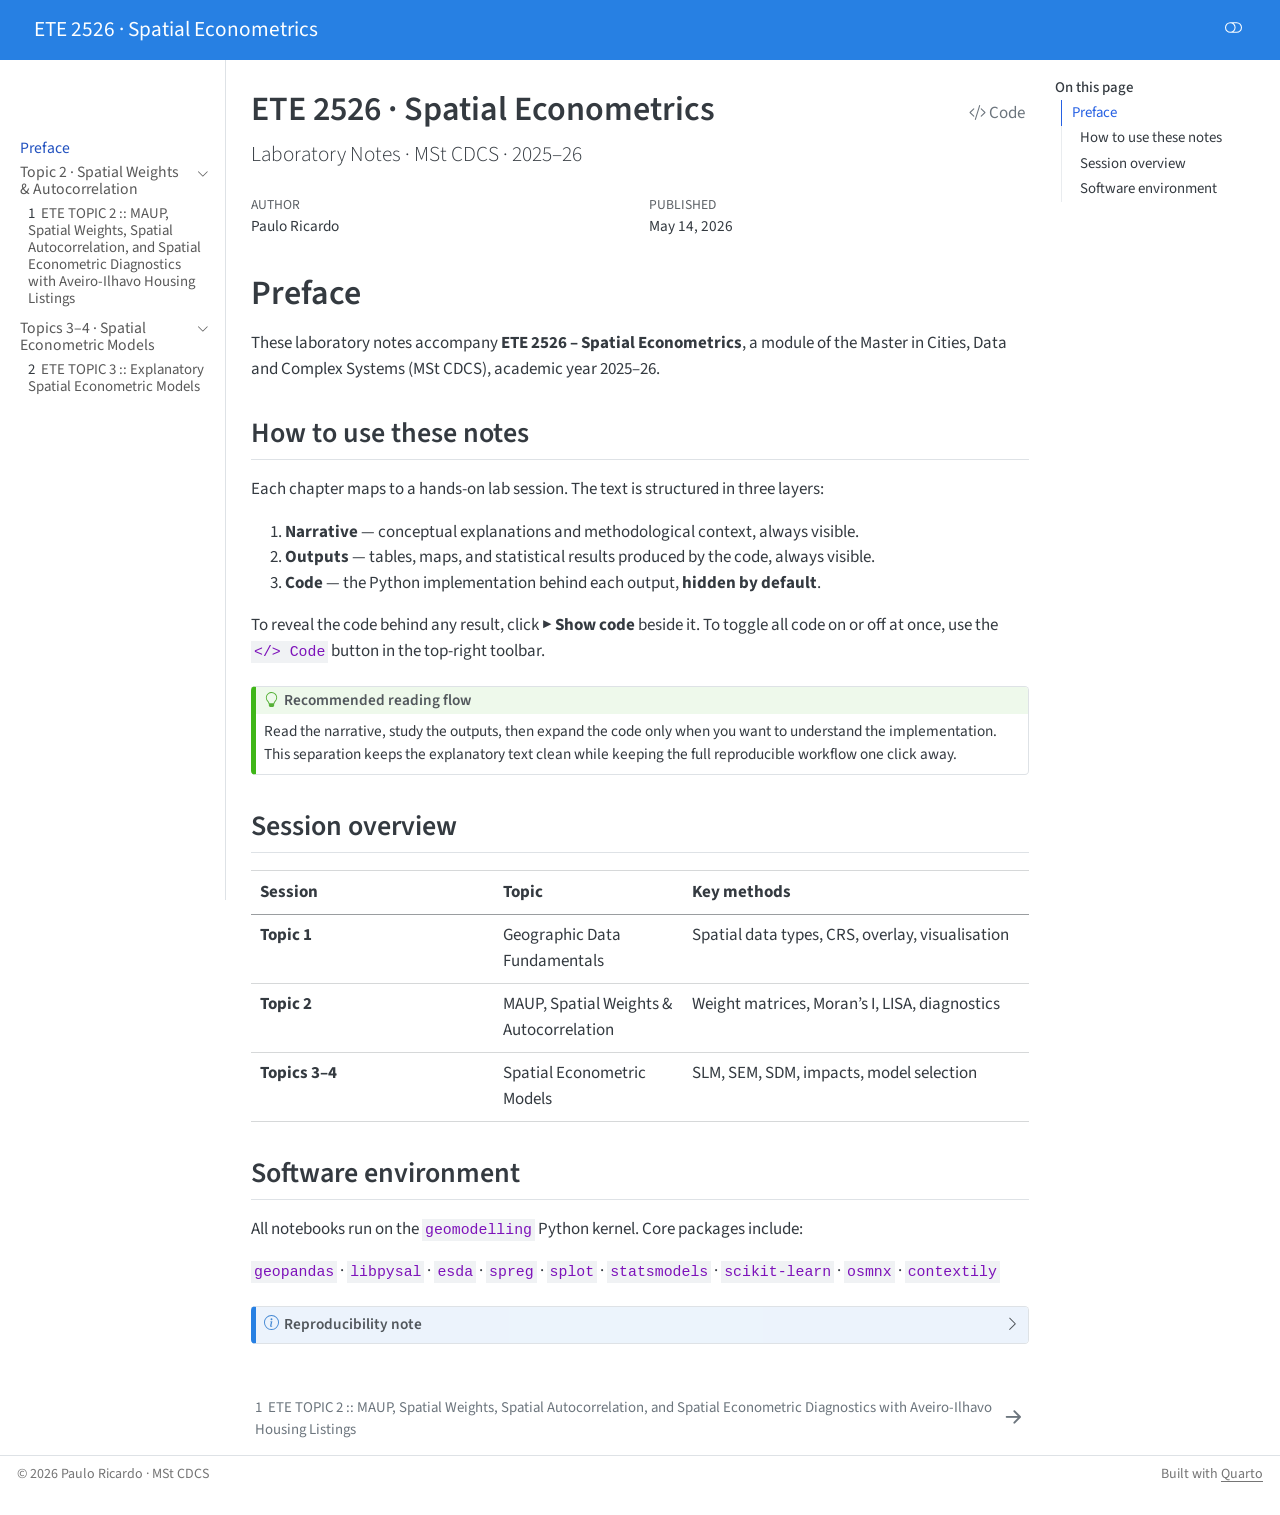
==== index.html @ b4a75e3b "Built site for gh-pages" ====
<!DOCTYPE html>
<html xmlns="http://www.w3.org/1999/xhtml" lang="en" xml:lang="en"><head>

<meta charset="utf-8">
<meta name="generator" content="quarto-1.8.25">

<meta name="viewport" content="width=device-width, initial-scale=1.0, user-scalable=yes">

<meta name="author" content="Paulo Ricardo">
<meta name="dcterms.date" content="2026-05-14">

<title>ETE 2526 · Spatial Econometrics</title>
<style>
code{white-space: pre-wrap;}
span.smallcaps{font-variant: small-caps;}
div.columns{display: flex; gap: min(4vw, 1.5em);}
div.column{flex: auto; overflow-x: auto;}
div.hanging-indent{margin-left: 1.5em; text-indent: -1.5em;}
ul.task-list{list-style: none;}
ul.task-list li input[type="checkbox"] {
  width: 0.8em;
  margin: 0 0.8em 0.2em -1em; /* quarto-specific, see https://github.com/quarto-dev/quarto-cli/issues/4556 */ 
  vertical-align: middle;
}
/* CSS for syntax highlighting */
html { -webkit-text-size-adjust: 100%; }
pre > code.sourceCode { white-space: pre; position: relative; }
pre > code.sourceCode > span { display: inline-block; line-height: 1.25; }
pre > code.sourceCode > span:empty { height: 1.2em; }
.sourceCode { overflow: visible; }
code.sourceCode > span { color: inherit; text-decoration: inherit; }
div.sourceCode { margin: 1em 0; }
pre.sourceCode { margin: 0; }
@media screen {
div.sourceCode { overflow: auto; }
}
@media print {
pre > code.sourceCode { white-space: pre-wrap; }
pre > code.sourceCode > span { text-indent: -5em; padding-left: 5em; }
}
pre.numberSource code
  { counter-reset: source-line 0; }
pre.numberSource code > span
  { position: relative; left: -4em; counter-increment: source-line; }
pre.numberSource code > span > a:first-child::before
  { content: counter(source-line);
    position: relative; left: -1em; text-align: right; vertical-align: baseline;
    border: none; display: inline-block;
    -webkit-touch-callout: none; -webkit-user-select: none;
    -khtml-user-select: none; -moz-user-select: none;
    -ms-user-select: none; user-select: none;
    padding: 0 4px; width: 4em;
  }
pre.numberSource { margin-left: 3em;  padding-left: 4px; }
div.sourceCode
  {   }
@media screen {
pre > code.sourceCode > span > a:first-child::before { text-decoration: underline; }
}
</style>


<script src="site_libs/quarto-nav/quarto-nav.js"></script>
<script src="site_libs/clipboard/clipboard.min.js"></script>
<script src="site_libs/quarto-search/autocomplete.umd.js"></script>
<script src="site_libs/quarto-search/fuse.min.js"></script>
<script src="site_libs/quarto-search/quarto-search.js"></script>
<meta name="quarto:offset" content="./">
<link href="./ete2526_topic2_lab.html" rel="next">
<script src="site_libs/quarto-html/quarto.js" type="module"></script>
<script src="site_libs/quarto-html/tabsets/tabsets.js" type="module"></script>
<script src="site_libs/quarto-html/axe/axe-check.js" type="module"></script>
<script src="site_libs/quarto-html/popper.min.js"></script>
<script src="site_libs/quarto-html/tippy.umd.min.js"></script>
<script src="site_libs/quarto-html/anchor.min.js"></script>
<link href="site_libs/quarto-html/tippy.css" rel="stylesheet">
<link href="site_libs/quarto-html/quarto-syntax-highlighting-065a5179aebd64318d7ea99d77b64a9e.css" rel="stylesheet" class="quarto-color-scheme" id="quarto-text-highlighting-styles">
<link href="site_libs/quarto-html/quarto-syntax-highlighting-dark-969ddfa49e00a70eb3423444dbc81f6c.css" rel="stylesheet" class="quarto-color-scheme quarto-color-alternate" id="quarto-text-highlighting-styles">
<link href="site_libs/quarto-html/quarto-syntax-highlighting-065a5179aebd64318d7ea99d77b64a9e.css" rel="stylesheet" class="quarto-color-scheme-extra" id="quarto-text-highlighting-styles">
<script src="site_libs/bootstrap/bootstrap.min.js"></script>
<link href="site_libs/bootstrap/bootstrap-icons.css" rel="stylesheet">
<link href="site_libs/bootstrap/bootstrap-40b2a005efe6e6fd6ef73134d5c3deda.min.css" rel="stylesheet" append-hash="true" class="quarto-color-scheme" id="quarto-bootstrap" data-mode="light">
<link href="site_libs/bootstrap/bootstrap-dark-19057f62685b7ef0603dd7b7c3ade36f.min.css" rel="stylesheet" append-hash="true" class="quarto-color-scheme quarto-color-alternate" id="quarto-bootstrap" data-mode="dark">
<link href="site_libs/bootstrap/bootstrap-40b2a005efe6e6fd6ef73134d5c3deda.min.css" rel="stylesheet" append-hash="true" class="quarto-color-scheme-extra" id="quarto-bootstrap" data-mode="light">
<script id="quarto-search-options" type="application/json">{
  "location": "navbar",
  "copy-button": false,
  "collapse-after": 3,
  "panel-placement": "end",
  "type": "overlay",
  "limit": 50,
  "keyboard-shortcut": [
    "f",
    "/",
    "s"
  ],
  "show-item-context": false,
  "language": {
    "search-no-results-text": "No results",
    "search-matching-documents-text": "matching documents",
    "search-copy-link-title": "Copy link to search",
    "search-hide-matches-text": "Hide additional matches",
    "search-more-match-text": "more match in this document",
    "search-more-matches-text": "more matches in this document",
    "search-clear-button-title": "Clear",
    "search-text-placeholder": "",
    "search-detached-cancel-button-title": "Cancel",
    "search-submit-button-title": "Submit",
    "search-label": "Search"
  }
}</script>
<style>html{ scroll-behavior: smooth; }</style>
<!-- DataTables 2.x (no jQuery required) -->

<link rel="stylesheet" href="https://cdn.datatables.net/2.0.8/css/dataTables.dataTables.min.css">



<style>

/* ── DataTables tweaks ──────────────────────────────────────────────────── */

table.dataframe {

  width: 100% !important;

  font-size: 0.875em;

}

.dataTables_wrapper {

  margin: 1rem 0;

  overflow-x: auto;

}

.dataTables_filter input {

  border-radius: 4px;

  border: 1px solid #ccc;

  padding: 3px 8px;

  margin-left: 6px;

}

.dataTables_length select {

  border-radius: 4px;

  border: 1px solid #ccc;

  padding: 2px 5px;

}

table.dataframe thead th {

  background: #f0f4ff;

  white-space: nowrap;

}



/* ── Code-fold summary label ────────────────────────────────────────────── */

.quarto-fold-btn {

  font-size: 0.8em;

}



/* ── Outputs: give figures and tables breathing room ────────────────────── */

.cell-output img,

.cell-output-display img {

  max-width: 100%;

  height: auto;

  border-radius: 4px;

}



/* ── Wider content area on large screens ───────────────────────────────── */

@media (min-width: 1400px) {

  .quarto-container {

    max-width: 1320px;

  }

}

</style>



</head>

<body class="nav-sidebar docked nav-fixed quarto-light"><script id="quarto-html-before-body" type="application/javascript">
    const toggleBodyColorMode = (bsSheetEl) => {
      const mode = bsSheetEl.getAttribute("data-mode");
      const bodyEl = window.document.querySelector("body");
      if (mode === "dark") {
        bodyEl.classList.add("quarto-dark");
        bodyEl.classList.remove("quarto-light");
      } else {
        bodyEl.classList.add("quarto-light");
        bodyEl.classList.remove("quarto-dark");
      }
    }
    const toggleBodyColorPrimary = () => {
      const bsSheetEl = window.document.querySelector("link#quarto-bootstrap:not([rel=disabled-stylesheet])");
      if (bsSheetEl) {
        toggleBodyColorMode(bsSheetEl);
      }
    }
    const setColorSchemeToggle = (alternate) => {
      const toggles = window.document.querySelectorAll('.quarto-color-scheme-toggle');
      for (let i=0; i < toggles.length; i++) {
        const toggle = toggles[i];
        if (toggle) {
          if (alternate) {
            toggle.classList.add("alternate");
          } else {
            toggle.classList.remove("alternate");
          }
        }
      }
    };
    const toggleColorMode = (alternate) => {
      // Switch the stylesheets
      const primaryStylesheets = window.document.querySelectorAll('link.quarto-color-scheme:not(.quarto-color-alternate)');
      const alternateStylesheets = window.document.querySelectorAll('link.quarto-color-scheme.quarto-color-alternate');
      manageTransitions('#quarto-margin-sidebar .nav-link', false);
      if (alternate) {
        // note: dark is layered on light, we don't disable primary!
        enableStylesheet(alternateStylesheets);
        for (const sheetNode of alternateStylesheets) {
          if (sheetNode.id === "quarto-bootstrap") {
            toggleBodyColorMode(sheetNode);
          }
        }
      } else {
        disableStylesheet(alternateStylesheets);
        enableStylesheet(primaryStylesheets)
        toggleBodyColorPrimary();
      }
      manageTransitions('#quarto-margin-sidebar .nav-link', true);
      // Switch the toggles
      setColorSchemeToggle(alternate)
      // Hack to workaround the fact that safari doesn't
      // properly recolor the scrollbar when toggling (#1455)
      if (navigator.userAgent.indexOf('Safari') > 0 && navigator.userAgent.indexOf('Chrome') == -1) {
        manageTransitions("body", false);
        window.scrollTo(0, 1);
        setTimeout(() => {
          window.scrollTo(0, 0);
          manageTransitions("body", true);
        }, 40);
      }
    }
    const disableStylesheet = (stylesheets) => {
      for (let i=0; i < stylesheets.length; i++) {
        const stylesheet = stylesheets[i];
        stylesheet.rel = 'disabled-stylesheet';
      }
    }
    const enableStylesheet = (stylesheets) => {
      for (let i=0; i < stylesheets.length; i++) {
        const stylesheet = stylesheets[i];
        if(stylesheet.rel !== 'stylesheet') { // for Chrome, which will still FOUC without this check
          stylesheet.rel = 'stylesheet';
        }
      }
    }
    const manageTransitions = (selector, allowTransitions) => {
      const els = window.document.querySelectorAll(selector);
      for (let i=0; i < els.length; i++) {
        const el = els[i];
        if (allowTransitions) {
          el.classList.remove('notransition');
        } else {
          el.classList.add('notransition');
        }
      }
    }
    const isFileUrl = () => {
      return window.location.protocol === 'file:';
    }
    const hasAlternateSentinel = () => {
      let styleSentinel = getColorSchemeSentinel();
      if (styleSentinel !== null) {
        return styleSentinel === "alternate";
      } else {
        return false;
      }
    }
    const setStyleSentinel = (alternate) => {
      const value = alternate ? "alternate" : "default";
      if (!isFileUrl()) {
        window.localStorage.setItem("quarto-color-scheme", value);
      } else {
        localAlternateSentinel = value;
      }
    }
    const getColorSchemeSentinel = () => {
      if (!isFileUrl()) {
        const storageValue = window.localStorage.getItem("quarto-color-scheme");
        return storageValue != null ? storageValue : localAlternateSentinel;
      } else {
        return localAlternateSentinel;
      }
    }
    const toggleGiscusIfUsed = (isAlternate, darkModeDefault) => {
      const baseTheme = document.querySelector('#giscus-base-theme')?.value ?? 'light';
      const alternateTheme = document.querySelector('#giscus-alt-theme')?.value ?? 'dark';
      let newTheme = '';
      if(authorPrefersDark) {
        newTheme = isAlternate ? baseTheme : alternateTheme;
      } else {
        newTheme = isAlternate ? alternateTheme : baseTheme;
      }
      const changeGiscusTheme = () => {
        // From: https://github.com/giscus/giscus/issues/336
        const sendMessage = (message) => {
          const iframe = document.querySelector('iframe.giscus-frame');
          if (!iframe) return;
          iframe.contentWindow.postMessage({ giscus: message }, 'https://giscus.app');
        }
        sendMessage({
          setConfig: {
            theme: newTheme
          }
        });
      }
      const isGiscussLoaded = window.document.querySelector('iframe.giscus-frame') !== null;
      if (isGiscussLoaded) {
        changeGiscusTheme();
      }
    };
    const authorPrefersDark = false;
    const darkModeDefault = authorPrefersDark;
      document.querySelector('link#quarto-text-highlighting-styles.quarto-color-scheme-extra').rel = 'disabled-stylesheet';
      document.querySelector('link#quarto-bootstrap.quarto-color-scheme-extra').rel = 'disabled-stylesheet';
    let localAlternateSentinel = darkModeDefault ? 'alternate' : 'default';
    // Dark / light mode switch
    window.quartoToggleColorScheme = () => {
      // Read the current dark / light value
      let toAlternate = !hasAlternateSentinel();
      toggleColorMode(toAlternate);
      setStyleSentinel(toAlternate);
      toggleGiscusIfUsed(toAlternate, darkModeDefault);
      window.dispatchEvent(new Event('resize'));
    };
    // Switch to dark mode if need be
    if (hasAlternateSentinel()) {
      toggleColorMode(true);
    } else {
      toggleColorMode(false);
    }
  </script>

<div id="quarto-search-results"></div>
  <header id="quarto-header" class="headroom fixed-top">
    <nav class="navbar navbar-expand-lg " data-bs-theme="dark">
      <div class="navbar-container container-fluid">
      <div class="navbar-brand-container mx-auto">
    <a href="./index.html" class="navbar-brand navbar-brand-logo">
    </a>
    <a class="navbar-brand" href="./index.html">
    <span class="navbar-title">ETE 2526 · Spatial Econometrics</span>
    </a>
  </div>
        <div class="quarto-navbar-tools tools-end">
  <a href="" class="quarto-color-scheme-toggle quarto-navigation-tool  px-1" onclick="window.quartoToggleColorScheme(); return false;" title="Toggle dark mode"><i class="bi"></i></a>
</div>
          <div id="quarto-search" class="" title="Search"></div>
      </div> <!-- /container-fluid -->
    </nav>
  <nav class="quarto-secondary-nav">
    <div class="container-fluid d-flex">
      <button type="button" class="quarto-btn-toggle btn" data-bs-toggle="collapse" role="button" data-bs-target=".quarto-sidebar-collapse-item" aria-controls="quarto-sidebar" aria-expanded="false" aria-label="Toggle sidebar navigation" onclick="if (window.quartoToggleHeadroom) { window.quartoToggleHeadroom(); }">
        <i class="bi bi-layout-text-sidebar-reverse"></i>
      </button>
        <nav class="quarto-page-breadcrumbs" aria-label="breadcrumb"><ol class="breadcrumb"><li class="breadcrumb-item"><a href="./index.html">Preface</a></li></ol></nav>
        <a class="flex-grow-1" role="navigation" data-bs-toggle="collapse" data-bs-target=".quarto-sidebar-collapse-item" aria-controls="quarto-sidebar" aria-expanded="false" aria-label="Toggle sidebar navigation" onclick="if (window.quartoToggleHeadroom) { window.quartoToggleHeadroom(); }">      
        </a>
      <button type="button" class="btn quarto-search-button" aria-label="Search" onclick="window.quartoOpenSearch();">
        <i class="bi bi-search"></i>
      </button>
    </div>
  </nav>
</header>
<!-- content -->
<div id="quarto-content" class="quarto-container page-columns page-rows-contents page-layout-article page-navbar">
<!-- sidebar -->
  <nav id="quarto-sidebar" class="sidebar collapse collapse-horizontal quarto-sidebar-collapse-item sidebar-navigation docked overflow-auto">
    <div class="pt-lg-2 mt-2 text-left sidebar-header sidebar-header-stacked">
      <a href="./index.html" class="sidebar-logo-link">
      </a>
      </div>
        <div class="mt-2 flex-shrink-0 align-items-center">
        <div class="sidebar-search">
        <div id="quarto-search" class="" title="Search"></div>
        </div>
        </div>
    <div class="sidebar-menu-container"> 
    <ul class="list-unstyled mt-1">
        <li class="sidebar-item">
  <div class="sidebar-item-container"> 
  <a href="./index.html" class="sidebar-item-text sidebar-link active">
 <span class="menu-text">Preface</span></a>
  </div>
</li>
        <li class="sidebar-item sidebar-item-section">
      <div class="sidebar-item-container"> 
            <a class="sidebar-item-text sidebar-link text-start" data-bs-toggle="collapse" data-bs-target="#quarto-sidebar-section-1" role="navigation" aria-expanded="true">
 <span class="menu-text">Topic 2 · Spatial Weights &amp; Autocorrelation</span></a>
          <a class="sidebar-item-toggle text-start" data-bs-toggle="collapse" data-bs-target="#quarto-sidebar-section-1" role="navigation" aria-expanded="true" aria-label="Toggle section">
            <i class="bi bi-chevron-right ms-2"></i>
          </a> 
      </div>
      <ul id="quarto-sidebar-section-1" class="collapse list-unstyled sidebar-section depth1 show">  
          <li class="sidebar-item">
  <div class="sidebar-item-container"> 
  <a href="./ete2526_topic2_lab.html" class="sidebar-item-text sidebar-link">
 <span class="menu-text"><span class="chapter-number">1</span>&nbsp; <span class="chapter-title">ETE TOPIC 2 :: MAUP, Spatial Weights, Spatial Autocorrelation, and Spatial Econometric Diagnostics with Aveiro-Ilhavo Housing Listings</span></span></a>
  </div>
</li>
      </ul>
  </li>
        <li class="sidebar-item sidebar-item-section">
      <div class="sidebar-item-container"> 
            <a class="sidebar-item-text sidebar-link text-start" data-bs-toggle="collapse" data-bs-target="#quarto-sidebar-section-2" role="navigation" aria-expanded="true">
 <span class="menu-text">Topics 3–4 · Spatial Econometric Models</span></a>
          <a class="sidebar-item-toggle text-start" data-bs-toggle="collapse" data-bs-target="#quarto-sidebar-section-2" role="navigation" aria-expanded="true" aria-label="Toggle section">
            <i class="bi bi-chevron-right ms-2"></i>
          </a> 
      </div>
      <ul id="quarto-sidebar-section-2" class="collapse list-unstyled sidebar-section depth1 show">  
          <li class="sidebar-item">
  <div class="sidebar-item-container"> 
  <a href="./ete2526_topic3_lab.html" class="sidebar-item-text sidebar-link">
 <span class="menu-text"><span class="chapter-number">2</span>&nbsp; <span class="chapter-title">ETE TOPIC 3 :: Explanatory Spatial Econometric Models</span></span></a>
  </div>
</li>
      </ul>
  </li>
    </ul>
    </div>
</nav>
<div id="quarto-sidebar-glass" class="quarto-sidebar-collapse-item" data-bs-toggle="collapse" data-bs-target=".quarto-sidebar-collapse-item"></div>
<!-- margin-sidebar -->
    <div id="quarto-margin-sidebar" class="sidebar margin-sidebar">
        <nav id="TOC" role="doc-toc" class="toc-active">
    <h2 id="toc-title">On this page</h2>
   
  <ul>
  <li><a href="#preface" id="toc-preface" class="nav-link active" data-scroll-target="#preface">Preface</a>
  <ul>
  <li><a href="#how-to-use-these-notes" id="toc-how-to-use-these-notes" class="nav-link" data-scroll-target="#how-to-use-these-notes">How to use these notes</a></li>
  <li><a href="#session-overview" id="toc-session-overview" class="nav-link" data-scroll-target="#session-overview">Session overview</a></li>
  <li><a href="#software-environment" id="toc-software-environment" class="nav-link" data-scroll-target="#software-environment">Software environment</a></li>
  </ul></li>
  </ul>
</nav>
    </div>
<!-- main -->
<main class="content" id="quarto-document-content">


<header id="title-block-header" class="quarto-title-block default">
<div class="quarto-title">
<div class="quarto-title-block"><div><h1 class="title">ETE 2526 · Spatial Econometrics</h1><button type="button" class="btn code-tools-button" id="quarto-code-tools-source"><i class="bi"></i> Code</button></div></div>
<p class="subtitle lead">Laboratory Notes · MSt CDCS · 2025–26</p>
</div>



<div class="quarto-title-meta">

    <div>
    <div class="quarto-title-meta-heading">Author</div>
    <div class="quarto-title-meta-contents">
             <p>Paulo Ricardo </p>
          </div>
  </div>
    
    <div>
    <div class="quarto-title-meta-heading">Published</div>
    <div class="quarto-title-meta-contents">
      <p class="date">May 14, 2026</p>
    </div>
  </div>
  
    
  </div>
  


</header>


<section id="preface" class="level1 unnumbered">
<h1 class="unnumbered">Preface</h1>
<p>These laboratory notes accompany <strong>ETE 2526 – Spatial Econometrics</strong>, a module of the Master in Cities, Data and Complex Systems (MSt CDCS), academic year 2025–26.</p>
<section id="how-to-use-these-notes" class="level2">
<h2 class="anchored" data-anchor-id="how-to-use-these-notes">How to use these notes</h2>
<p>Each chapter maps to a hands-on lab session. The text is structured in three layers:</p>
<ol type="1">
<li><strong>Narrative</strong> — conceptual explanations and methodological context, always visible.</li>
<li><strong>Outputs</strong> — tables, maps, and statistical results produced by the code, always visible.</li>
<li><strong>Code</strong> — the Python implementation behind each output, <strong>hidden by default</strong>.</li>
</ol>
<p>To reveal the code behind any result, click <strong>▶ Show code</strong> beside it. To toggle all code on or off at once, use the <strong><code>&lt;/&gt; Code</code></strong> button in the top-right toolbar.</p>
<div class="callout callout-style-default callout-tip callout-titled">
<div class="callout-header d-flex align-content-center">
<div class="callout-icon-container">
<i class="callout-icon"></i>
</div>
<div class="callout-title-container flex-fill">
<span class="screen-reader-only">Tip</span>Recommended reading flow
</div>
</div>
<div class="callout-body-container callout-body">
<p>Read the narrative, study the outputs, then expand the code only when you want to understand the implementation. This separation keeps the explanatory text clean while keeping the full reproducible workflow one click away.</p>
</div>
</div>
</section>
<section id="session-overview" class="level2">
<h2 class="anchored" data-anchor-id="session-overview">Session overview</h2>
<table class="caption-top table">
<colgroup>
<col style="width: 31%">
<col style="width: 24%">
<col style="width: 44%">
</colgroup>
<thead>
<tr class="header">
<th>Session</th>
<th>Topic</th>
<th>Key methods</th>
</tr>
</thead>
<tbody>
<tr class="odd">
<td><strong>Topic 1</strong></td>
<td>Geographic Data Fundamentals</td>
<td>Spatial data types, CRS, overlay, visualisation</td>
</tr>
<tr class="even">
<td><strong>Topic 2</strong></td>
<td>MAUP, Spatial Weights &amp; Autocorrelation</td>
<td>Weight matrices, Moran’s I, LISA, diagnostics</td>
</tr>
<tr class="odd">
<td><strong>Topics 3–4</strong></td>
<td>Spatial Econometric Models</td>
<td>SLM, SEM, SDM, impacts, model selection</td>
</tr>
</tbody>
</table>
</section>
<section id="software-environment" class="level2">
<h2 class="anchored" data-anchor-id="software-environment">Software environment</h2>
<p>All notebooks run on the <code>geomodelling</code> Python kernel. Core packages include:</p>
<p><code>geopandas</code> · <code>libpysal</code> · <code>esda</code> · <code>spreg</code> · <code>splot</code> · <code>statsmodels</code> · <code>scikit-learn</code> · <code>osmnx</code> · <code>contextily</code></p>
<div class="callout callout-style-default callout-note callout-titled">
<div class="callout-header d-flex align-content-center collapsed" data-bs-toggle="collapse" data-bs-target=".callout-2-contents" aria-controls="callout-2" aria-expanded="false" aria-label="Toggle callout">
<div class="callout-icon-container">
<i class="callout-icon"></i>
</div>
<div class="callout-title-container flex-fill">
<span class="screen-reader-only">Note</span>Reproducibility note
</div>
<div class="callout-btn-toggle d-inline-block border-0 py-1 ps-1 pe-0 float-end"><i class="callout-toggle"></i></div>
</div>
<div id="callout-2" class="callout-2-contents callout-collapse collapse">
<div class="callout-body-container callout-body">
<p>The HTML book is rendered from pre-executed notebooks — outputs are frozen and the kernel is <strong>not</strong> re-run during the build. To reproduce results locally, open the <code>.ipynb</code> files and run them with the <code>geomodelling</code> kernel active.</p>
</div>
</div>
</div>


<!-- -->

</section>
</section>

</main> <!-- /main -->
<!-- DataTables 2.x -->

<script src="https://cdn.datatables.net/2.0.8/js/dataTables.min.js"></script>

<script>

(function () {

  "use strict";



  function initDataTables() {

    document.querySelectorAll("table.dataframe").forEach(function (tbl) {

      if (tbl._dtInitialised) { return; }

      tbl._dtInitialised = true;

      if (!tbl.id) {

        tbl.id = "dt_" + Math.random().toString(36).slice(2, 9);

      }

      new DataTable(tbl, {

        pageLength: 10,

        lengthMenu: [5, 10, 25, 50, 100],

        scrollX: true,

        layout: {

          topStart: "search",

          topEnd: "pageLength",

          bottomStart: "info",

          bottomEnd: "paging"

        },

        language: {

          search: "Filter:",

          lengthMenu: "Show _MENU_ rows",

          info: "Showing _START_–_END_ of _TOTAL_",

          paginate: { previous: "‹", next: "›" }

        }

      });

    });

  }



  if (document.readyState === "loading") {

    document.addEventListener("DOMContentLoaded", initDataTables);

  } else {

    initDataTables();

  }

})();

</script>

<script id="quarto-html-after-body" type="application/javascript">
  window.document.addEventListener("DOMContentLoaded", function (event) {
    // Ensure there is a toggle, if there isn't float one in the top right
    if (window.document.querySelector('.quarto-color-scheme-toggle') === null) {
      const a = window.document.createElement('a');
      a.classList.add('top-right');
      a.classList.add('quarto-color-scheme-toggle');
      a.href = "";
      a.onclick = function() { try { window.quartoToggleColorScheme(); } catch {} return false; };
      const i = window.document.createElement("i");
      i.classList.add('bi');
      a.appendChild(i);
      window.document.body.appendChild(a);
    }
    setColorSchemeToggle(hasAlternateSentinel())
    const icon = "";
    const anchorJS = new window.AnchorJS();
    anchorJS.options = {
      placement: 'right',
      icon: icon
    };
    anchorJS.add('.anchored');
    const isCodeAnnotation = (el) => {
      for (const clz of el.classList) {
        if (clz.startsWith('code-annotation-')) {                     
          return true;
        }
      }
      return false;
    }
    const onCopySuccess = function(e) {
      // button target
      const button = e.trigger;
      // don't keep focus
      button.blur();
      // flash "checked"
      button.classList.add('code-copy-button-checked');
      var currentTitle = button.getAttribute("title");
      button.setAttribute("title", "Copied!");
      let tooltip;
      if (window.bootstrap) {
        button.setAttribute("data-bs-toggle", "tooltip");
        button.setAttribute("data-bs-placement", "left");
        button.setAttribute("data-bs-title", "Copied!");
        tooltip = new bootstrap.Tooltip(button, 
          { trigger: "manual", 
            customClass: "code-copy-button-tooltip",
            offset: [0, -8]});
        tooltip.show();    
      }
      setTimeout(function() {
        if (tooltip) {
          tooltip.hide();
          button.removeAttribute("data-bs-title");
          button.removeAttribute("data-bs-toggle");
          button.removeAttribute("data-bs-placement");
        }
        button.setAttribute("title", currentTitle);
        button.classList.remove('code-copy-button-checked');
      }, 1000);
      // clear code selection
      e.clearSelection();
    }
    const getTextToCopy = function(trigger) {
      const outerScaffold = trigger.parentElement.cloneNode(true);
      const codeEl = outerScaffold.querySelector('code');
      for (const childEl of codeEl.children) {
        if (isCodeAnnotation(childEl)) {
          childEl.remove();
        }
      }
      return codeEl.innerText;
    }
    const clipboard = new window.ClipboardJS('.code-copy-button:not([data-in-quarto-modal])', {
      text: getTextToCopy
    });
    clipboard.on('success', onCopySuccess);
    if (window.document.getElementById('quarto-embedded-source-code-modal')) {
      const clipboardModal = new window.ClipboardJS('.code-copy-button[data-in-quarto-modal]', {
        text: getTextToCopy,
        container: window.document.getElementById('quarto-embedded-source-code-modal')
      });
      clipboardModal.on('success', onCopySuccess);
    }
    const viewSource = window.document.getElementById('quarto-view-source') ||
                       window.document.getElementById('quarto-code-tools-source');
    if (viewSource) {
      const sourceUrl = viewSource.getAttribute("data-quarto-source-url");
      viewSource.addEventListener("click", function(e) {
        if (sourceUrl) {
          // rstudio viewer pane
          if (/\bcapabilities=\b/.test(window.location)) {
            window.open(sourceUrl);
          } else {
            window.location.href = sourceUrl;
          }
        } else {
          const modal = new bootstrap.Modal(document.getElementById('quarto-embedded-source-code-modal'));
          modal.show();
        }
        return false;
      });
    }
    function toggleCodeHandler(show) {
      return function(e) {
        const detailsSrc = window.document.querySelectorAll(".cell > details > .sourceCode");
        for (let i=0; i<detailsSrc.length; i++) {
          const details = detailsSrc[i].parentElement;
          if (show) {
            details.open = true;
          } else {
            details.removeAttribute("open");
          }
        }
        const cellCodeDivs = window.document.querySelectorAll(".cell > .sourceCode");
        const fromCls = show ? "hidden" : "unhidden";
        const toCls = show ? "unhidden" : "hidden";
        for (let i=0; i<cellCodeDivs.length; i++) {
          const codeDiv = cellCodeDivs[i];
          if (codeDiv.classList.contains(fromCls)) {
            codeDiv.classList.remove(fromCls);
            codeDiv.classList.add(toCls);
          } 
        }
        return false;
      }
    }
    const hideAllCode = window.document.getElementById("quarto-hide-all-code");
    if (hideAllCode) {
      hideAllCode.addEventListener("click", toggleCodeHandler(false));
    }
    const showAllCode = window.document.getElementById("quarto-show-all-code");
    if (showAllCode) {
      showAllCode.addEventListener("click", toggleCodeHandler(true));
    }
      var localhostRegex = new RegExp(/^(?:http|https):\/\/localhost\:?[0-9]*\//);
      var mailtoRegex = new RegExp(/^mailto:/);
        var filterRegex = new RegExp('/' + window.location.host + '/');
      var isInternal = (href) => {
          return filterRegex.test(href) || localhostRegex.test(href) || mailtoRegex.test(href);
      }
      // Inspect non-navigation links and adorn them if external
     var links = window.document.querySelectorAll('a[href]:not(.nav-link):not(.navbar-brand):not(.toc-action):not(.sidebar-link):not(.sidebar-item-toggle):not(.pagination-link):not(.no-external):not([aria-hidden]):not(.dropdown-item):not(.quarto-navigation-tool):not(.about-link)');
      for (var i=0; i<links.length; i++) {
        const link = links[i];
        if (!isInternal(link.href)) {
          // undo the damage that might have been done by quarto-nav.js in the case of
          // links that we want to consider external
          if (link.dataset.originalHref !== undefined) {
            link.href = link.dataset.originalHref;
          }
        }
      }
    function tippyHover(el, contentFn, onTriggerFn, onUntriggerFn) {
      const config = {
        allowHTML: true,
        maxWidth: 500,
        delay: 100,
        arrow: false,
        appendTo: function(el) {
            return el.parentElement;
        },
        interactive: true,
        interactiveBorder: 10,
        theme: 'quarto',
        placement: 'bottom-start',
      };
      if (contentFn) {
        config.content = contentFn;
      }
      if (onTriggerFn) {
        config.onTrigger = onTriggerFn;
      }
      if (onUntriggerFn) {
        config.onUntrigger = onUntriggerFn;
      }
      window.tippy(el, config); 
    }
    const noterefs = window.document.querySelectorAll('a[role="doc-noteref"]');
    for (var i=0; i<noterefs.length; i++) {
      const ref = noterefs[i];
      tippyHover(ref, function() {
        // use id or data attribute instead here
        let href = ref.getAttribute('data-footnote-href') || ref.getAttribute('href');
        try { href = new URL(href).hash; } catch {}
        const id = href.replace(/^#\/?/, "");
        const note = window.document.getElementById(id);
        if (note) {
          return note.innerHTML;
        } else {
          return "";
        }
      });
    }
    const xrefs = window.document.querySelectorAll('a.quarto-xref');
    const processXRef = (id, note) => {
      // Strip column container classes
      const stripColumnClz = (el) => {
        el.classList.remove("page-full", "page-columns");
        if (el.children) {
          for (const child of el.children) {
            stripColumnClz(child);
          }
        }
      }
      stripColumnClz(note)
      if (id === null || id.startsWith('sec-')) {
        // Special case sections, only their first couple elements
        const container = document.createElement("div");
        if (note.children && note.children.length > 2) {
          container.appendChild(note.children[0].cloneNode(true));
          for (let i = 1; i < note.children.length; i++) {
            const child = note.children[i];
            if (child.tagName === "P" && child.innerText === "") {
              continue;
            } else {
              container.appendChild(child.cloneNode(true));
              break;
            }
          }
          if (window.Quarto?.typesetMath) {
            window.Quarto.typesetMath(container);
          }
          return container.innerHTML
        } else {
          if (window.Quarto?.typesetMath) {
            window.Quarto.typesetMath(note);
          }
          return note.innerHTML;
        }
      } else {
        // Remove any anchor links if they are present
        const anchorLink = note.querySelector('a.anchorjs-link');
        if (anchorLink) {
          anchorLink.remove();
        }
        if (window.Quarto?.typesetMath) {
          window.Quarto.typesetMath(note);
        }
        if (note.classList.contains("callout")) {
          return note.outerHTML;
        } else {
          return note.innerHTML;
        }
      }
    }
    for (var i=0; i<xrefs.length; i++) {
      const xref = xrefs[i];
      tippyHover(xref, undefined, function(instance) {
        instance.disable();
        let url = xref.getAttribute('href');
        let hash = undefined; 
        if (url.startsWith('#')) {
          hash = url;
        } else {
          try { hash = new URL(url).hash; } catch {}
        }
        if (hash) {
          const id = hash.replace(/^#\/?/, "");
          const note = window.document.getElementById(id);
          if (note !== null) {
            try {
              const html = processXRef(id, note.cloneNode(true));
              instance.setContent(html);
            } finally {
              instance.enable();
              instance.show();
            }
          } else {
            // See if we can fetch this
            fetch(url.split('#')[0])
            .then(res => res.text())
            .then(html => {
              const parser = new DOMParser();
              const htmlDoc = parser.parseFromString(html, "text/html");
              const note = htmlDoc.getElementById(id);
              if (note !== null) {
                const html = processXRef(id, note);
                instance.setContent(html);
              } 
            }).finally(() => {
              instance.enable();
              instance.show();
            });
          }
        } else {
          // See if we can fetch a full url (with no hash to target)
          // This is a special case and we should probably do some content thinning / targeting
          fetch(url)
          .then(res => res.text())
          .then(html => {
            const parser = new DOMParser();
            const htmlDoc = parser.parseFromString(html, "text/html");
            const note = htmlDoc.querySelector('main.content');
            if (note !== null) {
              // This should only happen for chapter cross references
              // (since there is no id in the URL)
              // remove the first header
              if (note.children.length > 0 && note.children[0].tagName === "HEADER") {
                note.children[0].remove();
              }
              const html = processXRef(null, note);
              instance.setContent(html);
            } 
          }).finally(() => {
            instance.enable();
            instance.show();
          });
        }
      }, function(instance) {
      });
    }
        let selectedAnnoteEl;
        const selectorForAnnotation = ( cell, annotation) => {
          let cellAttr = 'data-code-cell="' + cell + '"';
          let lineAttr = 'data-code-annotation="' +  annotation + '"';
          const selector = 'span[' + cellAttr + '][' + lineAttr + ']';
          return selector;
        }
        const selectCodeLines = (annoteEl) => {
          const doc = window.document;
          const targetCell = annoteEl.getAttribute("data-target-cell");
          const targetAnnotation = annoteEl.getAttribute("data-target-annotation");
          const annoteSpan = window.document.querySelector(selectorForAnnotation(targetCell, targetAnnotation));
          const lines = annoteSpan.getAttribute("data-code-lines").split(",");
          const lineIds = lines.map((line) => {
            return targetCell + "-" + line;
          })
          let top = null;
          let height = null;
          let parent = null;
          if (lineIds.length > 0) {
              //compute the position of the single el (top and bottom and make a div)
              const el = window.document.getElementById(lineIds[0]);
              top = el.offsetTop;
              height = el.offsetHeight;
              parent = el.parentElement.parentElement;
            if (lineIds.length > 1) {
              const lastEl = window.document.getElementById(lineIds[lineIds.length - 1]);
              const bottom = lastEl.offsetTop + lastEl.offsetHeight;
              height = bottom - top;
            }
            if (top !== null && height !== null && parent !== null) {
              // cook up a div (if necessary) and position it 
              let div = window.document.getElementById("code-annotation-line-highlight");
              if (div === null) {
                div = window.document.createElement("div");
                div.setAttribute("id", "code-annotation-line-highlight");
                div.style.position = 'absolute';
                parent.appendChild(div);
              }
              div.style.top = top - 2 + "px";
              div.style.height = height + 4 + "px";
              div.style.left = 0;
              let gutterDiv = window.document.getElementById("code-annotation-line-highlight-gutter");
              if (gutterDiv === null) {
                gutterDiv = window.document.createElement("div");
                gutterDiv.setAttribute("id", "code-annotation-line-highlight-gutter");
                gutterDiv.style.position = 'absolute';
                const codeCell = window.document.getElementById(targetCell);
                const gutter = codeCell.querySelector('.code-annotation-gutter');
                gutter.appendChild(gutterDiv);
              }
              gutterDiv.style.top = top - 2 + "px";
              gutterDiv.style.height = height + 4 + "px";
            }
            selectedAnnoteEl = annoteEl;
          }
        };
        const unselectCodeLines = () => {
          const elementsIds = ["code-annotation-line-highlight", "code-annotation-line-highlight-gutter"];
          elementsIds.forEach((elId) => {
            const div = window.document.getElementById(elId);
            if (div) {
              div.remove();
            }
          });
          selectedAnnoteEl = undefined;
        };
          // Handle positioning of the toggle
      window.addEventListener(
        "resize",
        throttle(() => {
          elRect = undefined;
          if (selectedAnnoteEl) {
            selectCodeLines(selectedAnnoteEl);
          }
        }, 10)
      );
      function throttle(fn, ms) {
      let throttle = false;
      let timer;
        return (...args) => {
          if(!throttle) { // first call gets through
              fn.apply(this, args);
              throttle = true;
          } else { // all the others get throttled
              if(timer) clearTimeout(timer); // cancel #2
              timer = setTimeout(() => {
                fn.apply(this, args);
                timer = throttle = false;
              }, ms);
          }
        };
      }
        // Attach click handler to the DT
        const annoteDls = window.document.querySelectorAll('dt[data-target-cell]');
        for (const annoteDlNode of annoteDls) {
          annoteDlNode.addEventListener('click', (event) => {
            const clickedEl = event.target;
            if (clickedEl !== selectedAnnoteEl) {
              unselectCodeLines();
              const activeEl = window.document.querySelector('dt[data-target-cell].code-annotation-active');
              if (activeEl) {
                activeEl.classList.remove('code-annotation-active');
              }
              selectCodeLines(clickedEl);
              clickedEl.classList.add('code-annotation-active');
            } else {
              // Unselect the line
              unselectCodeLines();
              clickedEl.classList.remove('code-annotation-active');
            }
          });
        }
    const findCites = (el) => {
      const parentEl = el.parentElement;
      if (parentEl) {
        const cites = parentEl.dataset.cites;
        if (cites) {
          return {
            el,
            cites: cites.split(' ')
          };
        } else {
          return findCites(el.parentElement)
        }
      } else {
        return undefined;
      }
    };
    var bibliorefs = window.document.querySelectorAll('a[role="doc-biblioref"]');
    for (var i=0; i<bibliorefs.length; i++) {
      const ref = bibliorefs[i];
      const citeInfo = findCites(ref);
      if (citeInfo) {
        tippyHover(citeInfo.el, function() {
          var popup = window.document.createElement('div');
          citeInfo.cites.forEach(function(cite) {
            var citeDiv = window.document.createElement('div');
            citeDiv.classList.add('hanging-indent');
            citeDiv.classList.add('csl-entry');
            var biblioDiv = window.document.getElementById('ref-' + cite);
            if (biblioDiv) {
              citeDiv.innerHTML = biblioDiv.innerHTML;
            }
            popup.appendChild(citeDiv);
          });
          return popup.innerHTML;
        });
      }
    }
  });
  </script>
<nav class="page-navigation">
  <div class="nav-page nav-page-previous">
  </div>
  <div class="nav-page nav-page-next">
      <a href="./ete2526_topic2_lab.html" class="pagination-link" aria-label="ETE TOPIC 2 :: MAUP, Spatial Weights, Spatial Autocorrelation, and Spatial Econometric Diagnostics with Aveiro-Ilhavo Housing Listings">
        <span class="nav-page-text"><span class="chapter-number">1</span>&nbsp; <span class="chapter-title">ETE TOPIC 2 :: MAUP, Spatial Weights, Spatial Autocorrelation, and Spatial Econometric Diagnostics with Aveiro-Ilhavo Housing Listings</span></span> <i class="bi bi-arrow-right-short"></i>
      </a>
  </div>
</nav><div class="modal fade" id="quarto-embedded-source-code-modal" tabindex="-1" aria-labelledby="quarto-embedded-source-code-modal-label" aria-hidden="true"><div class="modal-dialog modal-dialog-scrollable"><div class="modal-content"><div class="modal-header"><h5 class="modal-title" id="quarto-embedded-source-code-modal-label">Source Code</h5><button class="btn-close" data-bs-dismiss="modal"></button></div><div class="modal-body"><div class="">
<div class="code-copy-outer-scaffold"><div class="sourceCode" id="cb1" data-shortcodes="false"><pre class="sourceCode markdown code-with-copy"><code class="sourceCode markdown"><span id="cb1-1"><a href="#cb1-1" aria-hidden="true" tabindex="-1"></a><span class="fu"># Preface {.unnumbered}</span></span>
<span id="cb1-2"><a href="#cb1-2" aria-hidden="true" tabindex="-1"></a></span>
<span id="cb1-3"><a href="#cb1-3" aria-hidden="true" tabindex="-1"></a>These laboratory notes accompany **ETE 2526 – Spatial Econometrics**, a module of the Master in Cities, Data and Complex Systems (MSt CDCS), academic year 2025–26.</span>
<span id="cb1-4"><a href="#cb1-4" aria-hidden="true" tabindex="-1"></a></span>
<span id="cb1-5"><a href="#cb1-5" aria-hidden="true" tabindex="-1"></a><span class="fu">## How to use these notes</span></span>
<span id="cb1-6"><a href="#cb1-6" aria-hidden="true" tabindex="-1"></a></span>
<span id="cb1-7"><a href="#cb1-7" aria-hidden="true" tabindex="-1"></a>Each chapter maps to a hands-on lab session. The text is structured in three layers:</span>
<span id="cb1-8"><a href="#cb1-8" aria-hidden="true" tabindex="-1"></a></span>
<span id="cb1-9"><a href="#cb1-9" aria-hidden="true" tabindex="-1"></a><span class="ss">1. </span>**Narrative** — conceptual explanations and methodological context, always visible.</span>
<span id="cb1-10"><a href="#cb1-10" aria-hidden="true" tabindex="-1"></a><span class="ss">2. </span>**Outputs** — tables, maps, and statistical results produced by the code, always visible.</span>
<span id="cb1-11"><a href="#cb1-11" aria-hidden="true" tabindex="-1"></a><span class="ss">3. </span>**Code** — the Python implementation behind each output, **hidden by default**.</span>
<span id="cb1-12"><a href="#cb1-12" aria-hidden="true" tabindex="-1"></a></span>
<span id="cb1-13"><a href="#cb1-13" aria-hidden="true" tabindex="-1"></a>To reveal the code behind any result, click **▶ Show code** beside it.</span>
<span id="cb1-14"><a href="#cb1-14" aria-hidden="true" tabindex="-1"></a>To toggle all code on or off at once, use the **`&lt;/&gt; Code`** button in the top-right toolbar.</span>
<span id="cb1-15"><a href="#cb1-15" aria-hidden="true" tabindex="-1"></a></span>
<span id="cb1-16"><a href="#cb1-16" aria-hidden="true" tabindex="-1"></a>::: {.callout-tip}</span>
<span id="cb1-17"><a href="#cb1-17" aria-hidden="true" tabindex="-1"></a><span class="fu">## Recommended reading flow</span></span>
<span id="cb1-18"><a href="#cb1-18" aria-hidden="true" tabindex="-1"></a>Read the narrative, study the outputs, then expand the code only when you want to understand the implementation. This separation keeps the explanatory text clean while keeping the full reproducible workflow one click away.</span>
<span id="cb1-19"><a href="#cb1-19" aria-hidden="true" tabindex="-1"></a>:::</span>
<span id="cb1-20"><a href="#cb1-20" aria-hidden="true" tabindex="-1"></a></span>
<span id="cb1-21"><a href="#cb1-21" aria-hidden="true" tabindex="-1"></a><span class="fu">## Session overview</span></span>
<span id="cb1-22"><a href="#cb1-22" aria-hidden="true" tabindex="-1"></a></span>
<span id="cb1-23"><a href="#cb1-23" aria-hidden="true" tabindex="-1"></a><span class="pp">|</span> Session <span class="pp">|</span> Topic <span class="pp">|</span> Key methods <span class="pp">|</span></span>
<span id="cb1-24"><a href="#cb1-24" aria-hidden="true" tabindex="-1"></a><span class="pp">|---------|-------|-------------|</span></span>
<span id="cb1-25"><a href="#cb1-25" aria-hidden="true" tabindex="-1"></a><span class="pp">|</span> **Topic 1** <span class="pp">|</span> Geographic Data Fundamentals <span class="pp">|</span> Spatial data types, CRS, overlay, visualisation <span class="pp">|</span></span>
<span id="cb1-26"><a href="#cb1-26" aria-hidden="true" tabindex="-1"></a><span class="pp">|</span> **Topic 2** <span class="pp">|</span> MAUP, Spatial Weights &amp; Autocorrelation <span class="pp">|</span> Weight matrices, Moran's I, LISA, diagnostics <span class="pp">|</span></span>
<span id="cb1-27"><a href="#cb1-27" aria-hidden="true" tabindex="-1"></a><span class="pp">|</span> **Topics 3–4** <span class="pp">|</span> Spatial Econometric Models <span class="pp">|</span> SLM, SEM, SDM, impacts, model selection <span class="pp">|</span></span>
<span id="cb1-28"><a href="#cb1-28" aria-hidden="true" tabindex="-1"></a></span>
<span id="cb1-29"><a href="#cb1-29" aria-hidden="true" tabindex="-1"></a><span class="fu">## Software environment</span></span>
<span id="cb1-30"><a href="#cb1-30" aria-hidden="true" tabindex="-1"></a></span>
<span id="cb1-31"><a href="#cb1-31" aria-hidden="true" tabindex="-1"></a>All notebooks run on the <span class="in">`geomodelling`</span> Python kernel. Core packages include:</span>
<span id="cb1-32"><a href="#cb1-32" aria-hidden="true" tabindex="-1"></a></span>
<span id="cb1-33"><a href="#cb1-33" aria-hidden="true" tabindex="-1"></a><span class="in">`geopandas`</span> · <span class="in">`libpysal`</span> · <span class="in">`esda`</span> · <span class="in">`spreg`</span> · <span class="in">`splot`</span> · <span class="in">`statsmodels`</span> · <span class="in">`scikit-learn`</span> · <span class="in">`osmnx`</span> · <span class="in">`contextily`</span></span>
<span id="cb1-34"><a href="#cb1-34" aria-hidden="true" tabindex="-1"></a></span>
<span id="cb1-35"><a href="#cb1-35" aria-hidden="true" tabindex="-1"></a>::: {.callout-note collapse="true"}</span>
<span id="cb1-36"><a href="#cb1-36" aria-hidden="true" tabindex="-1"></a><span class="fu">## Reproducibility note</span></span>
<span id="cb1-37"><a href="#cb1-37" aria-hidden="true" tabindex="-1"></a>The HTML book is rendered from pre-executed notebooks — outputs are frozen and the kernel is **not** re-run during the build. To reproduce results locally, open the <span class="in">`.ipynb`</span> files and run them with the <span class="in">`geomodelling`</span> kernel active.</span>
<span id="cb1-38"><a href="#cb1-38" aria-hidden="true" tabindex="-1"></a>:::</span></code></pre></div><button title="Copy to Clipboard" class="code-copy-button" data-in-quarto-modal=""><i class="bi"></i></button></div>
</div></div></div></div></div>
</div> <!-- /content -->
<footer class="footer">
  <div class="nav-footer">
    <div class="nav-footer-left">
<p>© 2026 Paulo Ricardo · MSt CDCS</p>
</div>   
    <div class="nav-footer-center">
      &nbsp;
    </div>
    <div class="nav-footer-right">
<p>Built with <a href="https://quarto.org">Quarto</a></p>
</div>
  </div>
</footer>




<script src="site_libs/quarto-html/zenscroll-min.js"></script>
</body></html>
---- site_libs/quarto-html/tippy.css ----
.tippy-box[data-animation=fade][data-state=hidden]{opacity:0}[data-tippy-root]{max-width:calc(100vw - 10px)}.tippy-box{position:relative;background-color:#333;color:#fff;border-radius:4px;font-size:14px;line-height:1.4;white-space:normal;outline:0;transition-property:transform,visibility,opacity}.tippy-box[data-placement^=top]>.tippy-arrow{bottom:0}.tippy-box[data-placement^=top]>.tippy-arrow:before{bottom:-7px;left:0;border-width:8px 8px 0;border-top-color:initial;transform-origin:center top}.tippy-box[data-placement^=bottom]>.tippy-arrow{top:0}.tippy-box[data-placement^=bottom]>.tippy-arrow:before{top:-7px;left:0;border-width:0 8px 8px;border-bottom-color:initial;transform-origin:center bottom}.tippy-box[data-placement^=left]>.tippy-arrow{right:0}.tippy-box[data-placement^=left]>.tippy-arrow:before{border-width:8px 0 8px 8px;border-left-color:initial;right:-7px;transform-origin:center left}.tippy-box[data-placement^=right]>.tippy-arrow{left:0}.tippy-box[data-placement^=right]>.tippy-arrow:before{left:-7px;border-width:8px 8px 8px 0;border-right-color:initial;transform-origin:center right}.tippy-box[data-inertia][data-state=visible]{transition-timing-function:cubic-bezier(.54,1.5,.38,1.11)}.tippy-arrow{width:16px;height:16px;color:#333}.tippy-arrow:before{content:"";position:absolute;border-color:transparent;border-style:solid}.tippy-content{position:relative;padding:5px 9px;z-index:1}
---- site_libs/quarto-html/quarto-syntax-highlighting-065a5179aebd64318d7ea99d77b64a9e.css ----
/* quarto syntax highlight colors */
:root {
  --quarto-hl-al-color: #ff5555;
  --quarto-hl-an-color: #6a737d;
  --quarto-hl-at-color: #d73a49;
  --quarto-hl-bn-color: #005cc5;
  --quarto-hl-bu-color: #d73a49;
  --quarto-hl-ch-color: #032f62;
  --quarto-hl-co-color: #6a737d;
  --quarto-hl-cv-color: #6a737d;
  --quarto-hl-cn-color: #005cc5;
  --quarto-hl-cf-color: #d73a49;
  --quarto-hl-dt-color: #d73a49;
  --quarto-hl-dv-color: #005cc5;
  --quarto-hl-do-color: #6a737d;
  --quarto-hl-er-color: #ff5555;
  --quarto-hl-ex-color: #d73a49;
  --quarto-hl-fl-color: #005cc5;
  --quarto-hl-fu-color: #6f42c1;
  --quarto-hl-im-color: #032f62;
  --quarto-hl-in-color: #6a737d;
  --quarto-hl-kw-color: #d73a49;
  --quarto-hl-op-color: #24292e;
  --quarto-hl-pp-color: #d73a49;
  --quarto-hl-re-color: #6a737d;
  --quarto-hl-sc-color: #005cc5;
  --quarto-hl-ss-color: #032f62;
  --quarto-hl-st-color: #032f62;
  --quarto-hl-va-color: #e36209;
  --quarto-hl-vs-color: #032f62;
  --quarto-hl-wa-color: #ff5555;
}

/* other quarto variables */
:root {
  --quarto-font-monospace: SFMono-Regular, Menlo, Monaco, Consolas, "Liberation Mono", "Courier New", monospace;
}

/* syntax highlight based on Pandoc's rules */
pre > code.sourceCode > span {
  color: #24292e;
}

code.sourceCode > span {
  color: #24292e;
}

div.sourceCode,
div.sourceCode pre.sourceCode {
  color: #24292e;
}

/* Normal */
code span {
  color: #24292e;
}

/* Alert */
code span.al {
  font-weight: bold;
  color: #ff5555;
}

/* Annotation */
code span.an {
  color: #6a737d;
}

/* Attribute */
code span.at {
  color: #d73a49;
}

/* BaseN */
code span.bn {
  color: #005cc5;
}

/* BuiltIn */
code span.bu {
  color: #d73a49;
}

/* ControlFlow */
code span.cf {
  color: #d73a49;
}

/* Char */
code span.ch {
  color: #032f62;
}

/* Constant */
code span.cn {
  color: #005cc5;
}

/* Comment */
code span.co {
  color: #6a737d;
}

/* CommentVar */
code span.cv {
  color: #6a737d;
}

/* Documentation */
code span.do {
  color: #6a737d;
}

/* DataType */
code span.dt {
  color: #d73a49;
}

/* DecVal */
code span.dv {
  color: #005cc5;
}

/* Error */
code span.er {
  color: #ff5555;
  text-decoration: underline;
}

/* Extension */
code span.ex {
  font-weight: bold;
  color: #d73a49;
}

/* Float */
code span.fl {
  color: #005cc5;
}

/* Function */
code span.fu {
  color: #6f42c1;
}

/* Import */
code span.im {
  color: #032f62;
}

/* Information */
code span.in {
  color: #6a737d;
}

/* Keyword */
code span.kw {
  color: #d73a49;
}

/* Operator */
code span.op {
  color: #24292e;
}

/* Preprocessor */
code span.pp {
  color: #d73a49;
}

/* RegionMarker */
code span.re {
  color: #6a737d;
}

/* SpecialChar */
code span.sc {
  color: #005cc5;
}

/* SpecialString */
code span.ss {
  color: #032f62;
}

/* String */
code span.st {
  color: #032f62;
}

/* Variable */
code span.va {
  color: #e36209;
}

/* VerbatimString */
code span.vs {
  color: #032f62;
}

/* Warning */
code span.wa {
  color: #ff5555;
}

.prevent-inlining {
  content: "</";
}

/*# sourceMappingURL=767c16492b53e35a6b314e0e4dac6d26.css.map */
---- site_libs/quarto-html/quarto-syntax-highlighting-dark-969ddfa49e00a70eb3423444dbc81f6c.css ----
/* quarto syntax highlight colors */
:root {
  --quarto-hl-al-color: #ff5555;
  --quarto-hl-an-color: #6a737d;
  --quarto-hl-at-color: #f97583;
  --quarto-hl-bn-color: #79b8ff;
  --quarto-hl-bu-color: #f97583;
  --quarto-hl-ch-color: #9ecbff;
  --quarto-hl-co-color: #6a737d;
  --quarto-hl-cv-color: #6a737d;
  --quarto-hl-cn-color: #79b8ff;
  --quarto-hl-cf-color: #f97583;
  --quarto-hl-dt-color: #f97583;
  --quarto-hl-dv-color: #79b8ff;
  --quarto-hl-do-color: #6a737d;
  --quarto-hl-er-color: #ff5555;
  --quarto-hl-ex-color: #f97583;
  --quarto-hl-fl-color: #79b8ff;
  --quarto-hl-fu-color: #b392f0;
  --quarto-hl-im-color: #9ecbff;
  --quarto-hl-in-color: #6a737d;
  --quarto-hl-kw-color: #f97583;
  --quarto-hl-op-color: #e1e4e8;
  --quarto-hl-pp-color: #f97583;
  --quarto-hl-re-color: #6a737d;
  --quarto-hl-sc-color: #79b8ff;
  --quarto-hl-ss-color: #9ecbff;
  --quarto-hl-st-color: #9ecbff;
  --quarto-hl-va-color: #ffab70;
  --quarto-hl-vs-color: #9ecbff;
  --quarto-hl-wa-color: #ff5555;
}

/* other quarto variables */
:root {
  --quarto-font-monospace: SFMono-Regular, Menlo, Monaco, Consolas, "Liberation Mono", "Courier New", monospace;
}

/* syntax highlight based on Pandoc's rules */
pre > code.sourceCode > span {
  color: #e1e4e8;
}

code.sourceCode > span {
  color: #e1e4e8;
}

div.sourceCode,
div.sourceCode pre.sourceCode {
  color: #e1e4e8;
}

/* Normal */
code span {
  color: #e1e4e8;
}

/* Alert */
code span.al {
  font-weight: bold;
  color: #ff5555;
}

/* Annotation */
code span.an {
  color: #6a737d;
}

/* Attribute */
code span.at {
  color: #f97583;
}

/* BaseN */
code span.bn {
  color: #79b8ff;
}

/* BuiltIn */
code span.bu {
  color: #f97583;
}

/* ControlFlow */
code span.cf {
  color: #f97583;
}

/* Char */
code span.ch {
  color: #9ecbff;
}

/* Constant */
code span.cn {
  color: #79b8ff;
}

/* Comment */
code span.co {
  color: #6a737d;
}

/* CommentVar */
code span.cv {
  color: #6a737d;
}

/* Documentation */
code span.do {
  color: #6a737d;
}

/* DataType */
code span.dt {
  color: #f97583;
}

/* DecVal */
code span.dv {
  color: #79b8ff;
}

/* Error */
code span.er {
  color: #ff5555;
  text-decoration: underline;
}

/* Extension */
code span.ex {
  font-weight: bold;
  color: #f97583;
}

/* Float */
code span.fl {
  color: #79b8ff;
}

/* Function */
code span.fu {
  color: #b392f0;
}

/* Import */
code span.im {
  color: #9ecbff;
}

/* Information */
code span.in {
  color: #6a737d;
}

/* Keyword */
code span.kw {
  color: #f97583;
}

/* Operator */
code span.op {
  color: #e1e4e8;
}

/* Preprocessor */
code span.pp {
  color: #f97583;
}

/* RegionMarker */
code span.re {
  color: #6a737d;
}

/* SpecialChar */
code span.sc {
  color: #79b8ff;
}

/* SpecialString */
code span.ss {
  color: #9ecbff;
}

/* String */
code span.st {
  color: #9ecbff;
}

/* Variable */
code span.va {
  color: #ffab70;
}

/* VerbatimString */
code span.vs {
  color: #9ecbff;
}

/* Warning */
code span.wa {
  color: #ff5555;
}

.prevent-inlining {
  content: "</";
}

/*# sourceMappingURL=b98e16a10f074dfcb10fa0db2f9c9e30.css.map */
---- site_libs/quarto-html/quarto-syntax-highlighting-065a5179aebd64318d7ea99d77b64a9e.css ----
/* quarto syntax highlight colors */
:root {
  --quarto-hl-al-color: #ff5555;
  --quarto-hl-an-color: #6a737d;
  --quarto-hl-at-color: #d73a49;
  --quarto-hl-bn-color: #005cc5;
  --quarto-hl-bu-color: #d73a49;
  --quarto-hl-ch-color: #032f62;
  --quarto-hl-co-color: #6a737d;
  --quarto-hl-cv-color: #6a737d;
  --quarto-hl-cn-color: #005cc5;
  --quarto-hl-cf-color: #d73a49;
  --quarto-hl-dt-color: #d73a49;
  --quarto-hl-dv-color: #005cc5;
  --quarto-hl-do-color: #6a737d;
  --quarto-hl-er-color: #ff5555;
  --quarto-hl-ex-color: #d73a49;
  --quarto-hl-fl-color: #005cc5;
  --quarto-hl-fu-color: #6f42c1;
  --quarto-hl-im-color: #032f62;
  --quarto-hl-in-color: #6a737d;
  --quarto-hl-kw-color: #d73a49;
  --quarto-hl-op-color: #24292e;
  --quarto-hl-pp-color: #d73a49;
  --quarto-hl-re-color: #6a737d;
  --quarto-hl-sc-color: #005cc5;
  --quarto-hl-ss-color: #032f62;
  --quarto-hl-st-color: #032f62;
  --quarto-hl-va-color: #e36209;
  --quarto-hl-vs-color: #032f62;
  --quarto-hl-wa-color: #ff5555;
}

/* other quarto variables */
:root {
  --quarto-font-monospace: SFMono-Regular, Menlo, Monaco, Consolas, "Liberation Mono", "Courier New", monospace;
}

/* syntax highlight based on Pandoc's rules */
pre > code.sourceCode > span {
  color: #24292e;
}

code.sourceCode > span {
  color: #24292e;
}

div.sourceCode,
div.sourceCode pre.sourceCode {
  color: #24292e;
}

/* Normal */
code span {
  color: #24292e;
}

/* Alert */
code span.al {
  font-weight: bold;
  color: #ff5555;
}

/* Annotation */
code span.an {
  color: #6a737d;
}

/* Attribute */
code span.at {
  color: #d73a49;
}

/* BaseN */
code span.bn {
  color: #005cc5;
}

/* BuiltIn */
code span.bu {
  color: #d73a49;
}

/* ControlFlow */
code span.cf {
  color: #d73a49;
}

/* Char */
code span.ch {
  color: #032f62;
}

/* Constant */
code span.cn {
  color: #005cc5;
}

/* Comment */
code span.co {
  color: #6a737d;
}

/* CommentVar */
code span.cv {
  color: #6a737d;
}

/* Documentation */
code span.do {
  color: #6a737d;
}

/* DataType */
code span.dt {
  color: #d73a49;
}

/* DecVal */
code span.dv {
  color: #005cc5;
}

/* Error */
code span.er {
  color: #ff5555;
  text-decoration: underline;
}

/* Extension */
code span.ex {
  font-weight: bold;
  color: #d73a49;
}

/* Float */
code span.fl {
  color: #005cc5;
}

/* Function */
code span.fu {
  color: #6f42c1;
}

/* Import */
code span.im {
  color: #032f62;
}

/* Information */
code span.in {
  color: #6a737d;
}

/* Keyword */
code span.kw {
  color: #d73a49;
}

/* Operator */
code span.op {
  color: #24292e;
}

/* Preprocessor */
code span.pp {
  color: #d73a49;
}

/* RegionMarker */
code span.re {
  color: #6a737d;
}

/* SpecialChar */
code span.sc {
  color: #005cc5;
}

/* SpecialString */
code span.ss {
  color: #032f62;
}

/* String */
code span.st {
  color: #032f62;
}

/* Variable */
code span.va {
  color: #e36209;
}

/* VerbatimString */
code span.vs {
  color: #032f62;
}

/* Warning */
code span.wa {
  color: #ff5555;
}

.prevent-inlining {
  content: "</";
}

/*# sourceMappingURL=767c16492b53e35a6b314e0e4dac6d26.css.map */
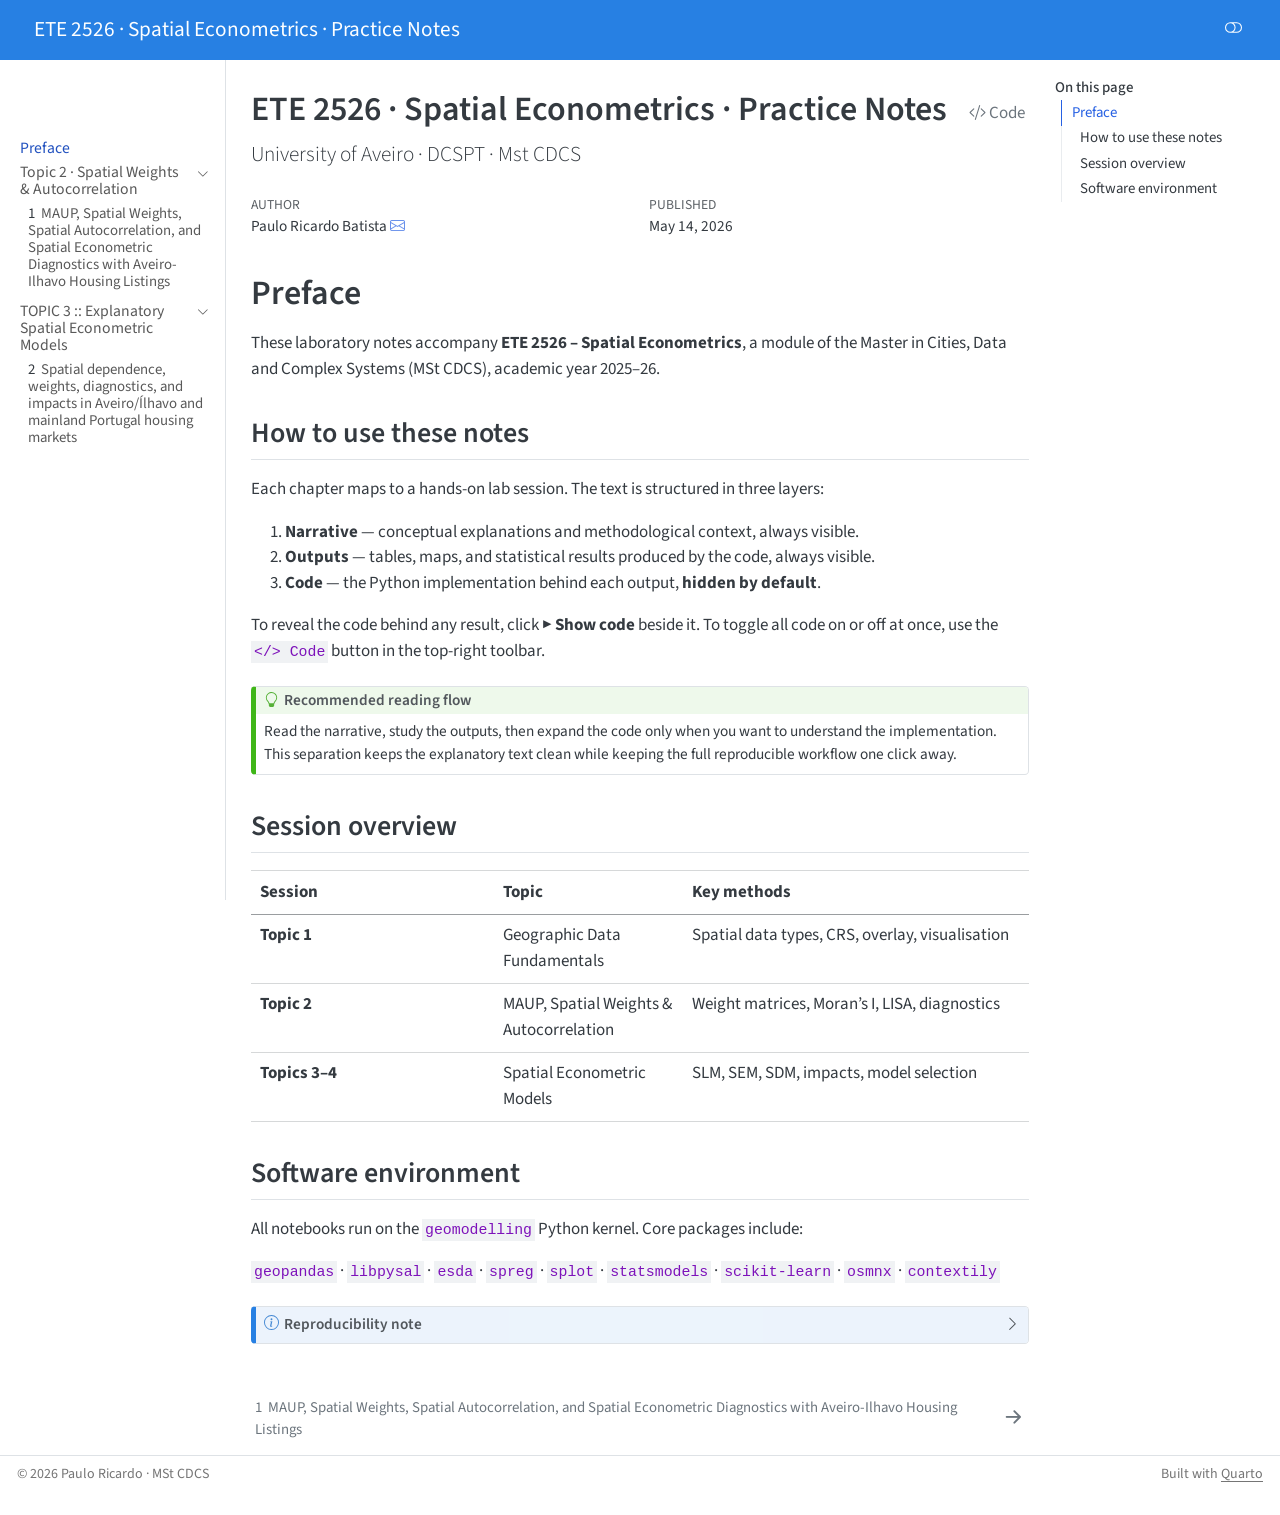
==== commit 2c1e1b2c: "Built site for gh-pages" ====
--- a/index.html
+++ b/index.html
@@ -6,10 +6,10 @@
 
 <meta name="viewport" content="width=device-width, initial-scale=1.0, user-scalable=yes">
 
-<meta name="author" content="Paulo Ricardo">
+<meta name="author" content="Paulo Ricardo Batista">
 <meta name="dcterms.date" content="2026-05-14">
 
-<title>ETE 2526 · Spatial Econometrics</title>
+<title>ETE 2526 · Spatial Econometrics · Practice Notes</title>
 <style>
 code{white-space: pre-wrap;}
 span.smallcaps{font-variant: small-caps;}
@@ -384,7 +384,7 @@
     <a href="./index.html" class="navbar-brand navbar-brand-logo">
     </a>
     <a class="navbar-brand" href="./index.html">
-    <span class="navbar-title">ETE 2526 · Spatial Econometrics</span>
+    <span class="navbar-title">ETE 2526 · Spatial Econometrics · Practice Notes</span>
     </a>
   </div>
         <div class="quarto-navbar-tools tools-end">
@@ -440,7 +440,7 @@
           <li class="sidebar-item">
   <div class="sidebar-item-container"> 
   <a href="./ete2526_topic2_lab.html" class="sidebar-item-text sidebar-link">
- <span class="menu-text"><span class="chapter-number">1</span>&nbsp; <span class="chapter-title">ETE TOPIC 2 :: MAUP, Spatial Weights, Spatial Autocorrelation, and Spatial Econometric Diagnostics with Aveiro-Ilhavo Housing Listings</span></span></a>
+ <span class="menu-text"><span class="chapter-number">1</span>&nbsp; <span class="chapter-title">MAUP, Spatial Weights, Spatial Autocorrelation, and Spatial Econometric Diagnostics with Aveiro-Ilhavo Housing Listings</span></span></a>
   </div>
 </li>
       </ul>
@@ -448,7 +448,7 @@
         <li class="sidebar-item sidebar-item-section">
       <div class="sidebar-item-container"> 
             <a class="sidebar-item-text sidebar-link text-start" data-bs-toggle="collapse" data-bs-target="#quarto-sidebar-section-2" role="navigation" aria-expanded="true">
- <span class="menu-text">Topics 3–4 · Spatial Econometric Models</span></a>
+ <span class="menu-text">TOPIC 3 :: Explanatory Spatial Econometric Models</span></a>
           <a class="sidebar-item-toggle text-start" data-bs-toggle="collapse" data-bs-target="#quarto-sidebar-section-2" role="navigation" aria-expanded="true" aria-label="Toggle section">
             <i class="bi bi-chevron-right ms-2"></i>
           </a> 
@@ -457,7 +457,7 @@
           <li class="sidebar-item">
   <div class="sidebar-item-container"> 
   <a href="./ete2526_topic3_lab.html" class="sidebar-item-text sidebar-link">
- <span class="menu-text"><span class="chapter-number">2</span>&nbsp; <span class="chapter-title">ETE TOPIC 3 :: Explanatory Spatial Econometric Models</span></span></a>
+ <span class="menu-text"><span class="chapter-number">2</span>&nbsp; <span class="chapter-title">Spatial dependence, weights, diagnostics, and impacts in Aveiro/Ílhavo and mainland Portugal housing markets</span></span></a>
   </div>
 </li>
       </ul>
@@ -487,8 +487,8 @@
 
 <header id="title-block-header" class="quarto-title-block default">
 <div class="quarto-title">
-<div class="quarto-title-block"><div><h1 class="title">ETE 2526 · Spatial Econometrics</h1><button type="button" class="btn code-tools-button" id="quarto-code-tools-source"><i class="bi"></i> Code</button></div></div>
-<p class="subtitle lead">Laboratory Notes · MSt CDCS · 2025–26</p>
+<div class="quarto-title-block"><div><h1 class="title">ETE 2526 · Spatial Econometrics · Practice Notes</h1><button type="button" class="btn code-tools-button" id="quarto-code-tools-source"><i class="bi"></i> Code</button></div></div>
+<p class="subtitle lead">University of Aveiro · DCSPT · Mst CDCS</p>
 </div>
 
 
@@ -498,7 +498,7 @@
     <div>
     <div class="quarto-title-meta-heading">Author</div>
     <div class="quarto-title-meta-contents">
-             <p>Paulo Ricardo </p>
+             <p>Paulo Ricardo Batista <a href="mailto:pauloricardolb@ua.pt" class="quarto-title-author-email"><i class="bi bi-envelope"></i></a> </p>
           </div>
   </div>
     
@@ -1153,8 +1153,8 @@
   <div class="nav-page nav-page-previous">
   </div>
   <div class="nav-page nav-page-next">
-      <a href="./ete2526_topic2_lab.html" class="pagination-link" aria-label="ETE TOPIC 2 :: MAUP, Spatial Weights, Spatial Autocorrelation, and Spatial Econometric Diagnostics with Aveiro-Ilhavo Housing Listings">
-        <span class="nav-page-text"><span class="chapter-number">1</span>&nbsp; <span class="chapter-title">ETE TOPIC 2 :: MAUP, Spatial Weights, Spatial Autocorrelation, and Spatial Econometric Diagnostics with Aveiro-Ilhavo Housing Listings</span></span> <i class="bi bi-arrow-right-short"></i>
+      <a href="./ete2526_topic2_lab.html" class="pagination-link" aria-label="MAUP, Spatial Weights, Spatial Autocorrelation, and Spatial Econometric Diagnostics with Aveiro-Ilhavo Housing Listings">
+        <span class="nav-page-text"><span class="chapter-number">1</span>&nbsp; <span class="chapter-title">MAUP, Spatial Weights, Spatial Autocorrelation, and Spatial Econometric Diagnostics with Aveiro-Ilhavo Housing Listings</span></span> <i class="bi bi-arrow-right-short"></i>
       </a>
   </div>
 </nav><div class="modal fade" id="quarto-embedded-source-code-modal" tabindex="-1" aria-labelledby="quarto-embedded-source-code-modal-label" aria-hidden="true"><div class="modal-dialog modal-dialog-scrollable"><div class="modal-content"><div class="modal-header"><h5 class="modal-title" id="quarto-embedded-source-code-modal-label">Source Code</h5><button class="btn-close" data-bs-dismiss="modal"></button></div><div class="modal-body"><div class="">
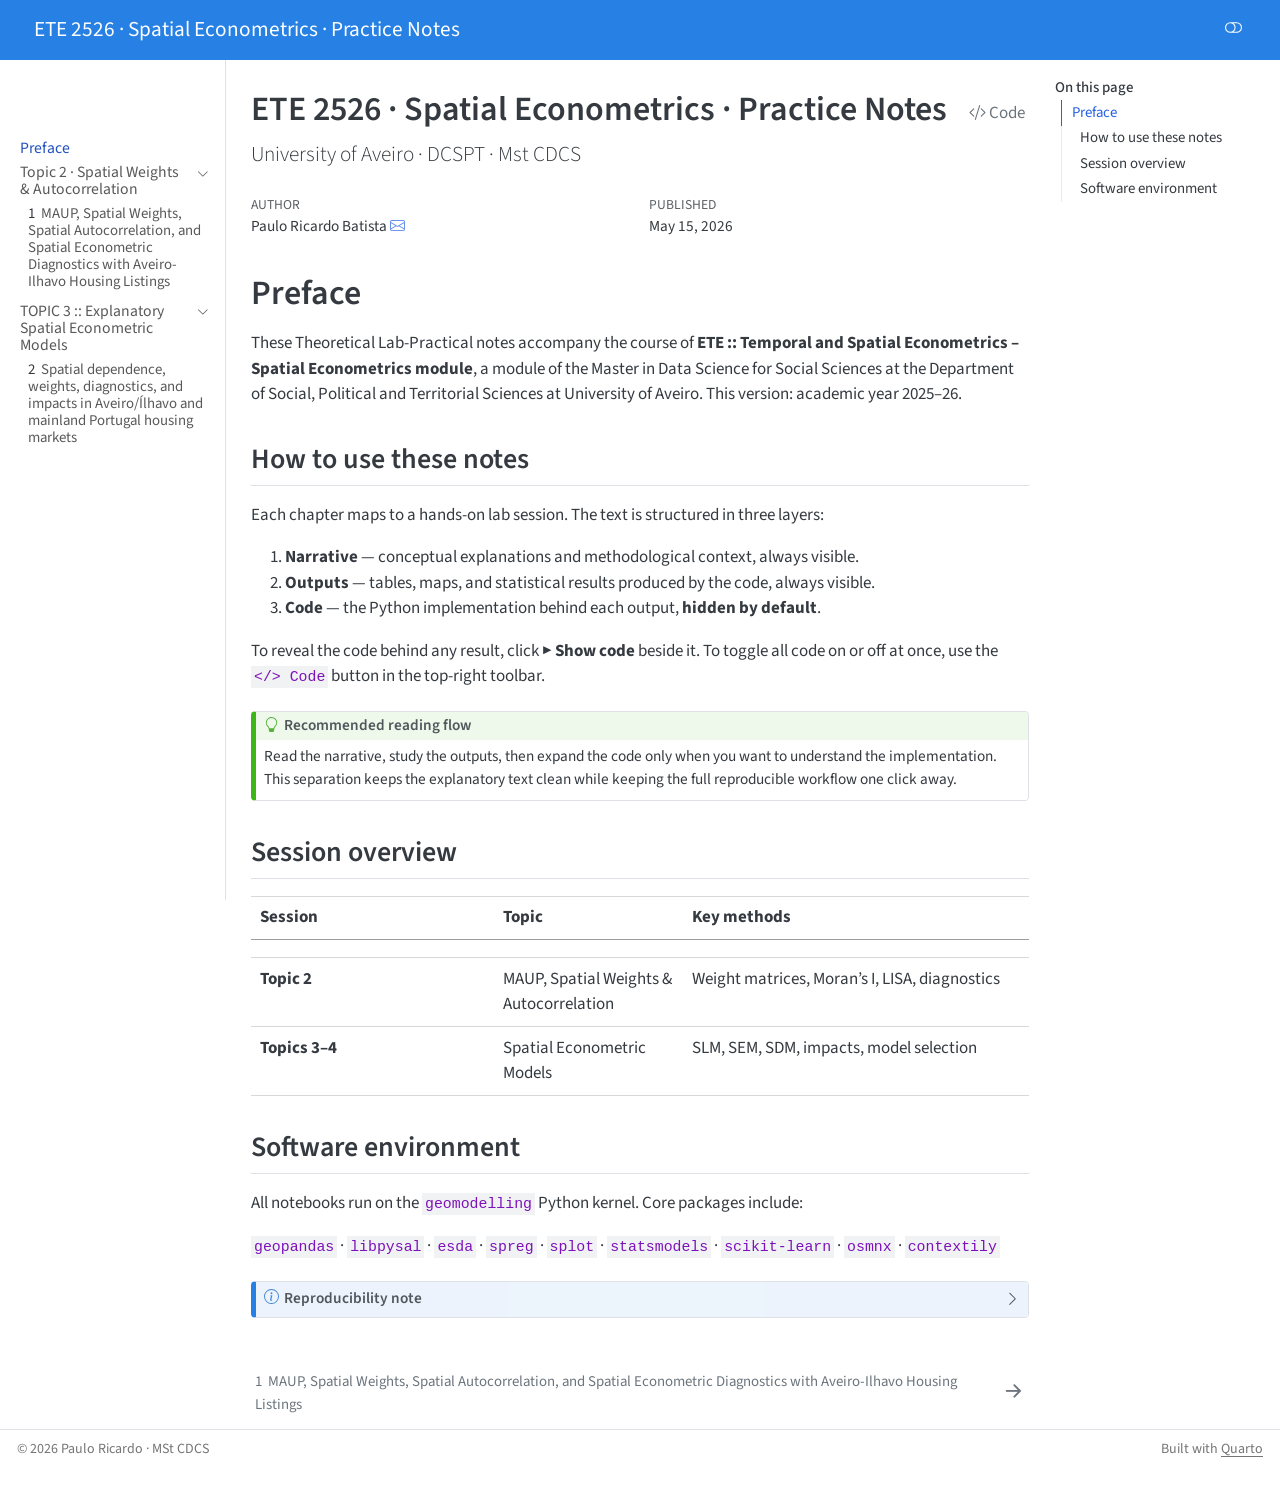
==== commit 2ab01bac: "Built site for gh-pages" ====
--- a/index.html
+++ b/index.html
@@ -7,7 +7,7 @@
 <meta name="viewport" content="width=device-width, initial-scale=1.0, user-scalable=yes">
 
 <meta name="author" content="Paulo Ricardo Batista">
-<meta name="dcterms.date" content="2026-05-14">
+<meta name="dcterms.date" content="2026-05-15">
 
 <title>ETE 2526 · Spatial Econometrics · Practice Notes</title>
 <style>
@@ -505,7 +505,7 @@
     <div>
     <div class="quarto-title-meta-heading">Published</div>
     <div class="quarto-title-meta-contents">
-      <p class="date">May 14, 2026</p>
+      <p class="date">May 15, 2026</p>
     </div>
   </div>
   
@@ -519,7 +519,7 @@
 
 <section id="preface" class="level1 unnumbered">
 <h1 class="unnumbered">Preface</h1>
-<p>These laboratory notes accompany <strong>ETE 2526 – Spatial Econometrics</strong>, a module of the Master in Cities, Data and Complex Systems (MSt CDCS), academic year 2025–26.</p>
+<p>These Theoretical Lab-Practical notes accompany the course of <strong>ETE :: Temporal and Spatial Econometrics – Spatial Econometrics module</strong>, a module of the Master in Data Science for Social Sciences at the Department of Social, Political and Territorial Sciences at University of Aveiro. This version: academic year 2025–26.</p>
 <section id="how-to-use-these-notes" class="level2">
 <h2 class="anchored" data-anchor-id="how-to-use-these-notes">How to use these notes</h2>
 <p>Each chapter maps to a hands-on lab session. The text is structured in three layers:</p>
@@ -560,9 +560,9 @@
 </thead>
 <tbody>
 <tr class="odd">
-<td><strong>Topic 1</strong></td>
-<td>Geographic Data Fundamentals</td>
-<td>Spatial data types, CRS, overlay, visualisation</td>
+<td></td>
+<td></td>
+<td></td>
 </tr>
 <tr class="even">
 <td><strong>Topic 2</strong></td>
@@ -1160,7 +1160,7 @@
 </nav><div class="modal fade" id="quarto-embedded-source-code-modal" tabindex="-1" aria-labelledby="quarto-embedded-source-code-modal-label" aria-hidden="true"><div class="modal-dialog modal-dialog-scrollable"><div class="modal-content"><div class="modal-header"><h5 class="modal-title" id="quarto-embedded-source-code-modal-label">Source Code</h5><button class="btn-close" data-bs-dismiss="modal"></button></div><div class="modal-body"><div class="">
 <div class="code-copy-outer-scaffold"><div class="sourceCode" id="cb1" data-shortcodes="false"><pre class="sourceCode markdown code-with-copy"><code class="sourceCode markdown"><span id="cb1-1"><a href="#cb1-1" aria-hidden="true" tabindex="-1"></a><span class="fu"># Preface {.unnumbered}</span></span>
 <span id="cb1-2"><a href="#cb1-2" aria-hidden="true" tabindex="-1"></a></span>
-<span id="cb1-3"><a href="#cb1-3" aria-hidden="true" tabindex="-1"></a>These laboratory notes accompany **ETE 2526 – Spatial Econometrics**, a module of the Master in Cities, Data and Complex Systems (MSt CDCS), academic year 2025–26.</span>
+<span id="cb1-3"><a href="#cb1-3" aria-hidden="true" tabindex="-1"></a>These Theoretical Lab-Practical  notes accompany the course of **ETE :: Temporal and Spatial Econometrics – Spatial Econometrics module**, a module of the Master in Data Science for Social Sciences at the Department of Social, Political and Territorial Sciences at University of Aveiro. This version: academic year 2025–26.</span>
 <span id="cb1-4"><a href="#cb1-4" aria-hidden="true" tabindex="-1"></a></span>
 <span id="cb1-5"><a href="#cb1-5" aria-hidden="true" tabindex="-1"></a><span class="fu">## How to use these notes</span></span>
 <span id="cb1-6"><a href="#cb1-6" aria-hidden="true" tabindex="-1"></a></span>
@@ -1182,7 +1182,7 @@
 <span id="cb1-22"><a href="#cb1-22" aria-hidden="true" tabindex="-1"></a></span>
 <span id="cb1-23"><a href="#cb1-23" aria-hidden="true" tabindex="-1"></a><span class="pp">|</span> Session <span class="pp">|</span> Topic <span class="pp">|</span> Key methods <span class="pp">|</span></span>
 <span id="cb1-24"><a href="#cb1-24" aria-hidden="true" tabindex="-1"></a><span class="pp">|---------|-------|-------------|</span></span>
-<span id="cb1-25"><a href="#cb1-25" aria-hidden="true" tabindex="-1"></a><span class="pp">|</span> **Topic 1** <span class="pp">|</span> Geographic Data Fundamentals <span class="pp">|</span> Spatial data types, CRS, overlay, visualisation <span class="pp">|</span></span>
+<span id="cb1-25"><a href="#cb1-25" aria-hidden="true" tabindex="-1"></a><span class="pp">|</span>  <span class="pp">|</span> <span class="pp">|</span></span>
 <span id="cb1-26"><a href="#cb1-26" aria-hidden="true" tabindex="-1"></a><span class="pp">|</span> **Topic 2** <span class="pp">|</span> MAUP, Spatial Weights &amp; Autocorrelation <span class="pp">|</span> Weight matrices, Moran's I, LISA, diagnostics <span class="pp">|</span></span>
 <span id="cb1-27"><a href="#cb1-27" aria-hidden="true" tabindex="-1"></a><span class="pp">|</span> **Topics 3–4** <span class="pp">|</span> Spatial Econometric Models <span class="pp">|</span> SLM, SEM, SDM, impacts, model selection <span class="pp">|</span></span>
 <span id="cb1-28"><a href="#cb1-28" aria-hidden="true" tabindex="-1"></a></span>
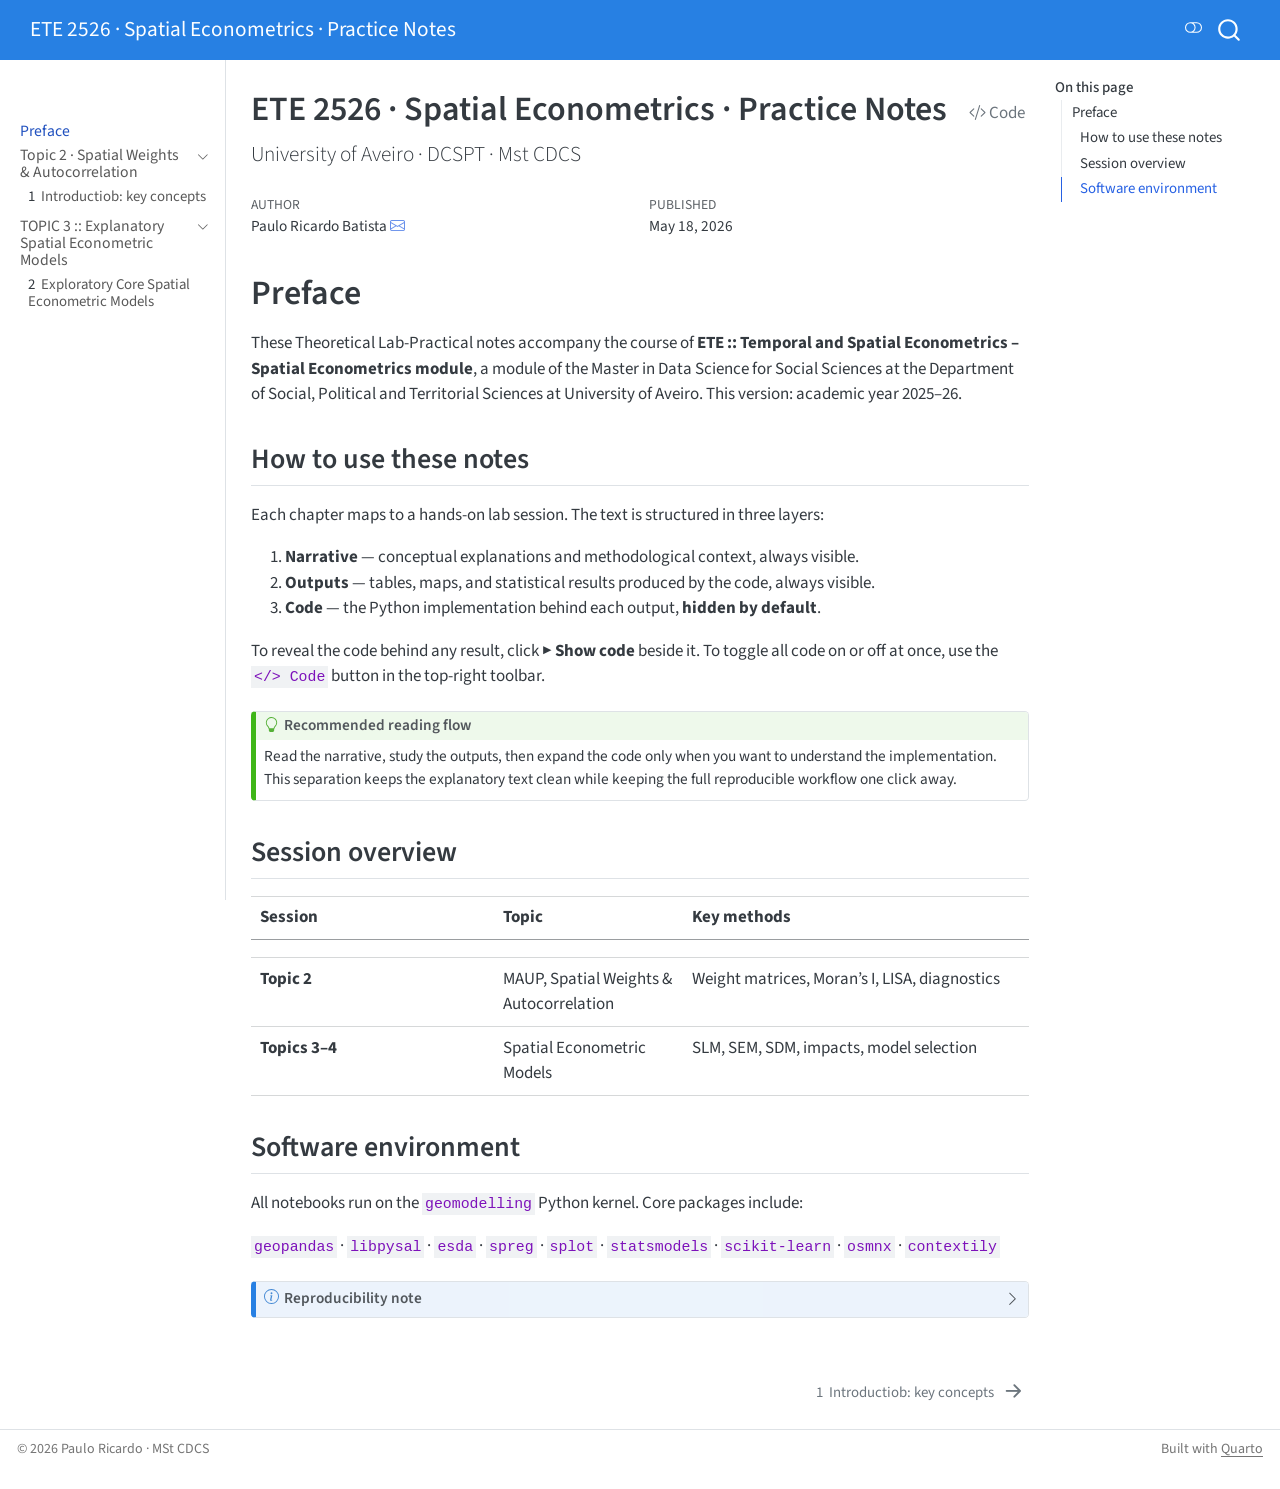
==== commit cf6ccac9: "Built site for gh-pages" ====
--- a/index.html
+++ b/index.html
@@ -2,15 +2,18 @@
 <html xmlns="http://www.w3.org/1999/xhtml" lang="en" xml:lang="en"><head>
 
 <meta charset="utf-8">
-<meta name="generator" content="quarto-1.8.25">
+<meta name="generator" content="quarto-1.9.37">
 
 <meta name="viewport" content="width=device-width, initial-scale=1.0, user-scalable=yes">
 
 <meta name="author" content="Paulo Ricardo Batista">
-<meta name="dcterms.date" content="2026-05-15">
+<meta name="dcterms.date" content="2026-05-18">
 
 <title>ETE 2526 · Spatial Econometrics · Practice Notes</title>
 <style>
+/* Default styles provided by pandoc.
+** See https://pandoc.org/MANUAL.html#variables-for-html for config info.
+*/
 code{white-space: pre-wrap;}
 span.smallcaps{font-variant: small-caps;}
 div.columns{display: flex; gap: min(4vw, 1.5em);}
@@ -69,19 +72,18 @@
 <link href="./ete2526_topic2_lab.html" rel="next">
 <script src="site_libs/quarto-html/quarto.js" type="module"></script>
 <script src="site_libs/quarto-html/tabsets/tabsets.js" type="module"></script>
-<script src="site_libs/quarto-html/axe/axe-check.js" type="module"></script>
 <script src="site_libs/quarto-html/popper.min.js"></script>
 <script src="site_libs/quarto-html/tippy.umd.min.js"></script>
 <script src="site_libs/quarto-html/anchor.min.js"></script>
 <link href="site_libs/quarto-html/tippy.css" rel="stylesheet">
-<link href="site_libs/quarto-html/quarto-syntax-highlighting-065a5179aebd64318d7ea99d77b64a9e.css" rel="stylesheet" class="quarto-color-scheme" id="quarto-text-highlighting-styles">
-<link href="site_libs/quarto-html/quarto-syntax-highlighting-dark-969ddfa49e00a70eb3423444dbc81f6c.css" rel="stylesheet" class="quarto-color-scheme quarto-color-alternate" id="quarto-text-highlighting-styles">
-<link href="site_libs/quarto-html/quarto-syntax-highlighting-065a5179aebd64318d7ea99d77b64a9e.css" rel="stylesheet" class="quarto-color-scheme-extra" id="quarto-text-highlighting-styles">
+<link href="site_libs/quarto-html/quarto-syntax-highlighting-acf12a64177840b8d86f2d4f01b2e9fb.css" rel="stylesheet" class="quarto-color-scheme" id="quarto-text-highlighting-styles">
+<link href="site_libs/quarto-html/quarto-syntax-highlighting-dark-23bbe8b5e4efc1e257f6d59dce478b08.css" rel="stylesheet" class="quarto-color-scheme quarto-color-alternate" id="quarto-text-highlighting-styles">
+<link href="site_libs/quarto-html/quarto-syntax-highlighting-acf12a64177840b8d86f2d4f01b2e9fb.css" rel="stylesheet" class="quarto-color-scheme-extra" id="quarto-text-highlighting-styles">
 <script src="site_libs/bootstrap/bootstrap.min.js"></script>
 <link href="site_libs/bootstrap/bootstrap-icons.css" rel="stylesheet">
-<link href="site_libs/bootstrap/bootstrap-40b2a005efe6e6fd6ef73134d5c3deda.min.css" rel="stylesheet" append-hash="true" class="quarto-color-scheme" id="quarto-bootstrap" data-mode="light">
-<link href="site_libs/bootstrap/bootstrap-dark-19057f62685b7ef0603dd7b7c3ade36f.min.css" rel="stylesheet" append-hash="true" class="quarto-color-scheme quarto-color-alternate" id="quarto-bootstrap" data-mode="dark">
-<link href="site_libs/bootstrap/bootstrap-40b2a005efe6e6fd6ef73134d5c3deda.min.css" rel="stylesheet" append-hash="true" class="quarto-color-scheme-extra" id="quarto-bootstrap" data-mode="light">
+<link href="site_libs/bootstrap/bootstrap-8507a392de8405235b10bf7446af15fd.min.css" rel="stylesheet" append-hash="true" class="quarto-color-scheme" id="quarto-bootstrap" data-mode="light">
+<link href="site_libs/bootstrap/bootstrap-dark-1e546c217b6b96082c2f9e289b09e6f6.min.css" rel="stylesheet" append-hash="true" class="quarto-color-scheme quarto-color-alternate" id="quarto-bootstrap" data-mode="dark">
+<link href="site_libs/bootstrap/bootstrap-8507a392de8405235b10bf7446af15fd.min.css" rel="stylesheet" append-hash="true" class="quarto-color-scheme-extra" id="quarto-bootstrap" data-mode="light">
 <script id="quarto-search-options" type="application/json">{
   "location": "navbar",
   "copy-button": false,
@@ -111,103 +113,54 @@
 }</script>
 <style>html{ scroll-behavior: smooth; }</style>
 <!-- DataTables 2.x (no jQuery required) -->
-
 <link rel="stylesheet" href="https://cdn.datatables.net/2.0.8/css/dataTables.dataTables.min.css">
 
-
-
 <style>
-
 /* ── DataTables tweaks ──────────────────────────────────────────────────── */
-
 table.dataframe {
-
   width: 100% !important;
-
   font-size: 0.875em;
-
 }
-
 .dataTables_wrapper {
-
   margin: 1rem 0;
-
   overflow-x: auto;
-
 }
-
 .dataTables_filter input {
-
   border-radius: 4px;
-
   border: 1px solid #ccc;
-
   padding: 3px 8px;
-
   margin-left: 6px;
-
 }
-
 .dataTables_length select {
-
   border-radius: 4px;
-
   border: 1px solid #ccc;
-
   padding: 2px 5px;
-
 }
-
 table.dataframe thead th {
-
   background: #f0f4ff;
-
   white-space: nowrap;
-
 }
 
-
-
 /* ── Code-fold summary label ────────────────────────────────────────────── */
-
 .quarto-fold-btn {
-
   font-size: 0.8em;
-
 }
 
-
-
 /* ── Outputs: give figures and tables breathing room ────────────────────── */
-
 .cell-output img,
-
 .cell-output-display img {
-
   max-width: 100%;
-
   height: auto;
-
   border-radius: 4px;
-
 }
 
-
-
 /* ── Wider content area on large screens ───────────────────────────────── */
-
 @media (min-width: 1400px) {
-
   .quarto-container {
-
     max-width: 1320px;
-
   }
-
 }
-
 </style>
-
 
 
 </head>
@@ -381,8 +334,6 @@
     <nav class="navbar navbar-expand-lg " data-bs-theme="dark">
       <div class="navbar-container container-fluid">
       <div class="navbar-brand-container mx-auto">
-    <a href="./index.html" class="navbar-brand navbar-brand-logo">
-    </a>
     <a class="navbar-brand" href="./index.html">
     <span class="navbar-title">ETE 2526 · Spatial Econometrics · Practice Notes</span>
     </a>
@@ -411,10 +362,6 @@
 <div id="quarto-content" class="quarto-container page-columns page-rows-contents page-layout-article page-navbar">
 <!-- sidebar -->
   <nav id="quarto-sidebar" class="sidebar collapse collapse-horizontal quarto-sidebar-collapse-item sidebar-navigation docked overflow-auto">
-    <div class="pt-lg-2 mt-2 text-left sidebar-header sidebar-header-stacked">
-      <a href="./index.html" class="sidebar-logo-link">
-      </a>
-      </div>
         <div class="mt-2 flex-shrink-0 align-items-center">
         <div class="sidebar-search">
         <div id="quarto-search" class="" title="Search"></div>
@@ -440,7 +387,7 @@
           <li class="sidebar-item">
   <div class="sidebar-item-container"> 
   <a href="./ete2526_topic2_lab.html" class="sidebar-item-text sidebar-link">
- <span class="menu-text"><span class="chapter-number">1</span>&nbsp; <span class="chapter-title">MAUP, Spatial Weights, Spatial Autocorrelation, and Spatial Econometric Diagnostics with Aveiro-Ilhavo Housing Listings</span></span></a>
+ <span class="menu-text"><span class="chapter-number">1</span>&nbsp; <span class="chapter-title">Introductiob: key concepts</span></span></a>
   </div>
 </li>
       </ul>
@@ -457,7 +404,7 @@
           <li class="sidebar-item">
   <div class="sidebar-item-container"> 
   <a href="./ete2526_topic3_lab.html" class="sidebar-item-text sidebar-link">
- <span class="menu-text"><span class="chapter-number">2</span>&nbsp; <span class="chapter-title">Spatial dependence, weights, diagnostics, and impacts in Aveiro/Ílhavo and mainland Portugal housing markets</span></span></a>
+ <span class="menu-text"><span class="chapter-number">2</span>&nbsp; <span class="chapter-title">Exploratory Core Spatial Econometric Models</span></span></a>
   </div>
 </li>
       </ul>
@@ -505,7 +452,7 @@
     <div>
     <div class="quarto-title-meta-heading">Published</div>
     <div class="quarto-title-meta-contents">
-      <p class="date">May 15, 2026</p>
+      <p class="date">May 18, 2026</p>
     </div>
   </div>
   
@@ -606,85 +553,45 @@
 
 </main> <!-- /main -->
 <!-- DataTables 2.x -->
-
 <script src="https://cdn.datatables.net/2.0.8/js/dataTables.min.js"></script>
-
 <script>
-
 (function () {
-
   "use strict";
 
-
-
   function initDataTables() {
-
     document.querySelectorAll("table.dataframe").forEach(function (tbl) {
-
       if (tbl._dtInitialised) { return; }
-
       tbl._dtInitialised = true;
-
       if (!tbl.id) {
-
         tbl.id = "dt_" + Math.random().toString(36).slice(2, 9);
-
-      }
-
+      }
       new DataTable(tbl, {
-
         pageLength: 10,
-
         lengthMenu: [5, 10, 25, 50, 100],
-
         scrollX: true,
-
         layout: {
-
           topStart: "search",
-
           topEnd: "pageLength",
-
           bottomStart: "info",
-
           bottomEnd: "paging"
-
         },
-
         language: {
-
           search: "Filter:",
-
           lengthMenu: "Show _MENU_ rows",
-
           info: "Showing _START_–_END_ of _TOTAL_",
-
           paginate: { previous: "‹", next: "›" }
-
-        }
-
+        }
       });
-
     });
-
   }
 
-
-
   if (document.readyState === "loading") {
-
     document.addEventListener("DOMContentLoaded", initDataTables);
-
   } else {
-
     initDataTables();
-
   }
-
 })();
-
 </script>
-
 <script id="quarto-html-after-body" type="application/javascript">
   window.document.addEventListener("DOMContentLoaded", function (event) {
     // Ensure there is a toggle, if there isn't float one in the top right
@@ -1153,8 +1060,8 @@
   <div class="nav-page nav-page-previous">
   </div>
   <div class="nav-page nav-page-next">
-      <a href="./ete2526_topic2_lab.html" class="pagination-link" aria-label="MAUP, Spatial Weights, Spatial Autocorrelation, and Spatial Econometric Diagnostics with Aveiro-Ilhavo Housing Listings">
-        <span class="nav-page-text"><span class="chapter-number">1</span>&nbsp; <span class="chapter-title">MAUP, Spatial Weights, Spatial Autocorrelation, and Spatial Econometric Diagnostics with Aveiro-Ilhavo Housing Listings</span></span> <i class="bi bi-arrow-right-short"></i>
+      <a href="./ete2526_topic2_lab.html" class="pagination-link" aria-label="Introductiob: key concepts">
+        <span class="nav-page-text"><span class="chapter-number">1</span>&nbsp; <span class="chapter-title">Introductiob: key concepts</span></span> <i class="bi bi-arrow-right-short"></i>
       </a>
   </div>
 </nav><div class="modal fade" id="quarto-embedded-source-code-modal" tabindex="-1" aria-labelledby="quarto-embedded-source-code-modal-label" aria-hidden="true"><div class="modal-dialog modal-dialog-scrollable"><div class="modal-content"><div class="modal-header"><h5 class="modal-title" id="quarto-embedded-source-code-modal-label">Source Code</h5><button class="btn-close" data-bs-dismiss="modal"></button></div><div class="modal-body"><div class="">
--- a/site_libs/quarto-html/quarto-syntax-highlighting-acf12a64177840b8d86f2d4f01b2e9fb.css
+++ b/site_libs/quarto-html/quarto-syntax-highlighting-acf12a64177840b8d86f2d4f01b2e9fb.css
@@ -0,0 +1,210 @@
+/* quarto syntax highlight colors */
+:root {
+  --quarto-hl-al-color: #ff5555;
+  --quarto-hl-an-color: #6a737d;
+  --quarto-hl-at-color: #d73a49;
+  --quarto-hl-bn-color: #005cc5;
+  --quarto-hl-bu-color: #d73a49;
+  --quarto-hl-ch-color: #032f62;
+  --quarto-hl-co-color: #6a737d;
+  --quarto-hl-cv-color: #6a737d;
+  --quarto-hl-cn-color: #005cc5;
+  --quarto-hl-cf-color: #d73a49;
+  --quarto-hl-dt-color: #d73a49;
+  --quarto-hl-dv-color: #005cc5;
+  --quarto-hl-do-color: #6a737d;
+  --quarto-hl-er-color: #ff5555;
+  --quarto-hl-ex-color: #d73a49;
+  --quarto-hl-fl-color: #005cc5;
+  --quarto-hl-fu-color: #6f42c1;
+  --quarto-hl-im-color: #032f62;
+  --quarto-hl-in-color: #6a737d;
+  --quarto-hl-kw-color: #d73a49;
+  --quarto-hl-op-color: #24292e;
+  --quarto-hl-pp-color: #d73a49;
+  --quarto-hl-re-color: #6a737d;
+  --quarto-hl-sc-color: #005cc5;
+  --quarto-hl-ss-color: #032f62;
+  --quarto-hl-st-color: #032f62;
+  --quarto-hl-va-color: #e36209;
+  --quarto-hl-vs-color: #032f62;
+  --quarto-hl-wa-color: #ff5555;
+}
+
+/* other quarto variables */
+:root {
+  --quarto-font-monospace: SFMono-Regular, Menlo, Monaco, Consolas, "Liberation Mono", "Courier New", monospace;
+}
+
+/* syntax highlight based on Pandoc's rules */
+pre > code.sourceCode > span {
+  color: #24292e;
+}
+
+code.sourceCode > span {
+  color: #24292e;
+}
+
+div.sourceCode,
+div.sourceCode pre.sourceCode {
+  color: #24292e;
+}
+
+/* Normal */
+code span {
+  color: #24292e;
+}
+
+/* Alert */
+code span.al {
+  font-weight: bold;
+  color: #ff5555;
+}
+
+/* Annotation */
+code span.an {
+  color: #6a737d;
+}
+
+/* Attribute */
+code span.at {
+  color: #d73a49;
+}
+
+/* BaseN */
+code span.bn {
+  color: #005cc5;
+}
+
+/* BuiltIn */
+code span.bu {
+  color: #d73a49;
+}
+
+/* ControlFlow */
+code span.cf {
+  color: #d73a49;
+}
+
+/* Char */
+code span.ch {
+  color: #032f62;
+}
+
+/* Constant */
+code span.cn {
+  color: #005cc5;
+}
+
+/* Comment */
+code span.co {
+  color: #6a737d;
+}
+
+/* CommentVar */
+code span.cv {
+  color: #6a737d;
+}
+
+/* Documentation */
+code span.do {
+  color: #6a737d;
+}
+
+/* DataType */
+code span.dt {
+  color: #d73a49;
+}
+
+/* DecVal */
+code span.dv {
+  color: #005cc5;
+}
+
+/* Error */
+code span.er {
+  color: #ff5555;
+  text-decoration: underline;
+}
+
+/* Extension */
+code span.ex {
+  font-weight: bold;
+  color: #d73a49;
+}
+
+/* Float */
+code span.fl {
+  color: #005cc5;
+}
+
+/* Function */
+code span.fu {
+  color: #6f42c1;
+}
+
+/* Import */
+code span.im {
+  color: #032f62;
+}
+
+/* Information */
+code span.in {
+  color: #6a737d;
+}
+
+/* Keyword */
+code span.kw {
+  color: #d73a49;
+}
+
+/* Operator */
+code span.op {
+  color: #24292e;
+}
+
+/* Preprocessor */
+code span.pp {
+  color: #d73a49;
+}
+
+/* RegionMarker */
+code span.re {
+  color: #6a737d;
+}
+
+/* SpecialChar */
+code span.sc {
+  color: #005cc5;
+}
+
+/* SpecialString */
+code span.ss {
+  color: #032f62;
+}
+
+/* String */
+code span.st {
+  color: #032f62;
+}
+
+/* Variable */
+code span.va {
+  color: #e36209;
+}
+
+/* VerbatimString */
+code span.vs {
+  color: #032f62;
+}
+
+/* Warning */
+code span.wa {
+  color: #ff5555;
+}
+
+.prevent-inlining {
+  content: "</";
+}
+
+/*# sourceMappingURL=e41d78b1f7017e44483b7fefd7a010af.css.map */
--- a/site_libs/quarto-html/quarto-syntax-highlighting-dark-23bbe8b5e4efc1e257f6d59dce478b08.css
+++ b/site_libs/quarto-html/quarto-syntax-highlighting-dark-23bbe8b5e4efc1e257f6d59dce478b08.css
@@ -0,0 +1,210 @@
+/* quarto syntax highlight colors */
+:root {
+  --quarto-hl-al-color: #ff5555;
+  --quarto-hl-an-color: #6a737d;
+  --quarto-hl-at-color: #f97583;
+  --quarto-hl-bn-color: #79b8ff;
+  --quarto-hl-bu-color: #f97583;
+  --quarto-hl-ch-color: #9ecbff;
+  --quarto-hl-co-color: #6a737d;
+  --quarto-hl-cv-color: #6a737d;
+  --quarto-hl-cn-color: #79b8ff;
+  --quarto-hl-cf-color: #f97583;
+  --quarto-hl-dt-color: #f97583;
+  --quarto-hl-dv-color: #79b8ff;
+  --quarto-hl-do-color: #6a737d;
+  --quarto-hl-er-color: #ff5555;
+  --quarto-hl-ex-color: #f97583;
+  --quarto-hl-fl-color: #79b8ff;
+  --quarto-hl-fu-color: #b392f0;
+  --quarto-hl-im-color: #9ecbff;
+  --quarto-hl-in-color: #6a737d;
+  --quarto-hl-kw-color: #f97583;
+  --quarto-hl-op-color: #e1e4e8;
+  --quarto-hl-pp-color: #f97583;
+  --quarto-hl-re-color: #6a737d;
+  --quarto-hl-sc-color: #79b8ff;
+  --quarto-hl-ss-color: #9ecbff;
+  --quarto-hl-st-color: #9ecbff;
+  --quarto-hl-va-color: #ffab70;
+  --quarto-hl-vs-color: #9ecbff;
+  --quarto-hl-wa-color: #ff5555;
+}
+
+/* other quarto variables */
+:root {
+  --quarto-font-monospace: SFMono-Regular, Menlo, Monaco, Consolas, "Liberation Mono", "Courier New", monospace;
+}
+
+/* syntax highlight based on Pandoc's rules */
+pre > code.sourceCode > span {
+  color: #e1e4e8;
+}
+
+code.sourceCode > span {
+  color: #e1e4e8;
+}
+
+div.sourceCode,
+div.sourceCode pre.sourceCode {
+  color: #e1e4e8;
+}
+
+/* Normal */
+code span {
+  color: #e1e4e8;
+}
+
+/* Alert */
+code span.al {
+  font-weight: bold;
+  color: #ff5555;
+}
+
+/* Annotation */
+code span.an {
+  color: #6a737d;
+}
+
+/* Attribute */
+code span.at {
+  color: #f97583;
+}
+
+/* BaseN */
+code span.bn {
+  color: #79b8ff;
+}
+
+/* BuiltIn */
+code span.bu {
+  color: #f97583;
+}
+
+/* ControlFlow */
+code span.cf {
+  color: #f97583;
+}
+
+/* Char */
+code span.ch {
+  color: #9ecbff;
+}
+
+/* Constant */
+code span.cn {
+  color: #79b8ff;
+}
+
+/* Comment */
+code span.co {
+  color: #6a737d;
+}
+
+/* CommentVar */
+code span.cv {
+  color: #6a737d;
+}
+
+/* Documentation */
+code span.do {
+  color: #6a737d;
+}
+
+/* DataType */
+code span.dt {
+  color: #f97583;
+}
+
+/* DecVal */
+code span.dv {
+  color: #79b8ff;
+}
+
+/* Error */
+code span.er {
+  color: #ff5555;
+  text-decoration: underline;
+}
+
+/* Extension */
+code span.ex {
+  font-weight: bold;
+  color: #f97583;
+}
+
+/* Float */
+code span.fl {
+  color: #79b8ff;
+}
+
+/* Function */
+code span.fu {
+  color: #b392f0;
+}
+
+/* Import */
+code span.im {
+  color: #9ecbff;
+}
+
+/* Information */
+code span.in {
+  color: #6a737d;
+}
+
+/* Keyword */
+code span.kw {
+  color: #f97583;
+}
+
+/* Operator */
+code span.op {
+  color: #e1e4e8;
+}
+
+/* Preprocessor */
+code span.pp {
+  color: #f97583;
+}
+
+/* RegionMarker */
+code span.re {
+  color: #6a737d;
+}
+
+/* SpecialChar */
+code span.sc {
+  color: #79b8ff;
+}
+
+/* SpecialString */
+code span.ss {
+  color: #9ecbff;
+}
+
+/* String */
+code span.st {
+  color: #9ecbff;
+}
+
+/* Variable */
+code span.va {
+  color: #ffab70;
+}
+
+/* VerbatimString */
+code span.vs {
+  color: #9ecbff;
+}
+
+/* Warning */
+code span.wa {
+  color: #ff5555;
+}
+
+.prevent-inlining {
+  content: "</";
+}
+
+/*# sourceMappingURL=b00767bec02007a677807bfaa6c38317.css.map */
--- a/site_libs/quarto-html/quarto-syntax-highlighting-acf12a64177840b8d86f2d4f01b2e9fb.css
+++ b/site_libs/quarto-html/quarto-syntax-highlighting-acf12a64177840b8d86f2d4f01b2e9fb.css
@@ -0,0 +1,210 @@
+/* quarto syntax highlight colors */
+:root {
+  --quarto-hl-al-color: #ff5555;
+  --quarto-hl-an-color: #6a737d;
+  --quarto-hl-at-color: #d73a49;
+  --quarto-hl-bn-color: #005cc5;
+  --quarto-hl-bu-color: #d73a49;
+  --quarto-hl-ch-color: #032f62;
+  --quarto-hl-co-color: #6a737d;
+  --quarto-hl-cv-color: #6a737d;
+  --quarto-hl-cn-color: #005cc5;
+  --quarto-hl-cf-color: #d73a49;
+  --quarto-hl-dt-color: #d73a49;
+  --quarto-hl-dv-color: #005cc5;
+  --quarto-hl-do-color: #6a737d;
+  --quarto-hl-er-color: #ff5555;
+  --quarto-hl-ex-color: #d73a49;
+  --quarto-hl-fl-color: #005cc5;
+  --quarto-hl-fu-color: #6f42c1;
+  --quarto-hl-im-color: #032f62;
+  --quarto-hl-in-color: #6a737d;
+  --quarto-hl-kw-color: #d73a49;
+  --quarto-hl-op-color: #24292e;
+  --quarto-hl-pp-color: #d73a49;
+  --quarto-hl-re-color: #6a737d;
+  --quarto-hl-sc-color: #005cc5;
+  --quarto-hl-ss-color: #032f62;
+  --quarto-hl-st-color: #032f62;
+  --quarto-hl-va-color: #e36209;
+  --quarto-hl-vs-color: #032f62;
+  --quarto-hl-wa-color: #ff5555;
+}
+
+/* other quarto variables */
+:root {
+  --quarto-font-monospace: SFMono-Regular, Menlo, Monaco, Consolas, "Liberation Mono", "Courier New", monospace;
+}
+
+/* syntax highlight based on Pandoc's rules */
+pre > code.sourceCode > span {
+  color: #24292e;
+}
+
+code.sourceCode > span {
+  color: #24292e;
+}
+
+div.sourceCode,
+div.sourceCode pre.sourceCode {
+  color: #24292e;
+}
+
+/* Normal */
+code span {
+  color: #24292e;
+}
+
+/* Alert */
+code span.al {
+  font-weight: bold;
+  color: #ff5555;
+}
+
+/* Annotation */
+code span.an {
+  color: #6a737d;
+}
+
+/* Attribute */
+code span.at {
+  color: #d73a49;
+}
+
+/* BaseN */
+code span.bn {
+  color: #005cc5;
+}
+
+/* BuiltIn */
+code span.bu {
+  color: #d73a49;
+}
+
+/* ControlFlow */
+code span.cf {
+  color: #d73a49;
+}
+
+/* Char */
+code span.ch {
+  color: #032f62;
+}
+
+/* Constant */
+code span.cn {
+  color: #005cc5;
+}
+
+/* Comment */
+code span.co {
+  color: #6a737d;
+}
+
+/* CommentVar */
+code span.cv {
+  color: #6a737d;
+}
+
+/* Documentation */
+code span.do {
+  color: #6a737d;
+}
+
+/* DataType */
+code span.dt {
+  color: #d73a49;
+}
+
+/* DecVal */
+code span.dv {
+  color: #005cc5;
+}
+
+/* Error */
+code span.er {
+  color: #ff5555;
+  text-decoration: underline;
+}
+
+/* Extension */
+code span.ex {
+  font-weight: bold;
+  color: #d73a49;
+}
+
+/* Float */
+code span.fl {
+  color: #005cc5;
+}
+
+/* Function */
+code span.fu {
+  color: #6f42c1;
+}
+
+/* Import */
+code span.im {
+  color: #032f62;
+}
+
+/* Information */
+code span.in {
+  color: #6a737d;
+}
+
+/* Keyword */
+code span.kw {
+  color: #d73a49;
+}
+
+/* Operator */
+code span.op {
+  color: #24292e;
+}
+
+/* Preprocessor */
+code span.pp {
+  color: #d73a49;
+}
+
+/* RegionMarker */
+code span.re {
+  color: #6a737d;
+}
+
+/* SpecialChar */
+code span.sc {
+  color: #005cc5;
+}
+
+/* SpecialString */
+code span.ss {
+  color: #032f62;
+}
+
+/* String */
+code span.st {
+  color: #032f62;
+}
+
+/* Variable */
+code span.va {
+  color: #e36209;
+}
+
+/* VerbatimString */
+code span.vs {
+  color: #032f62;
+}
+
+/* Warning */
+code span.wa {
+  color: #ff5555;
+}
+
+.prevent-inlining {
+  content: "</";
+}
+
+/*# sourceMappingURL=e41d78b1f7017e44483b7fefd7a010af.css.map */
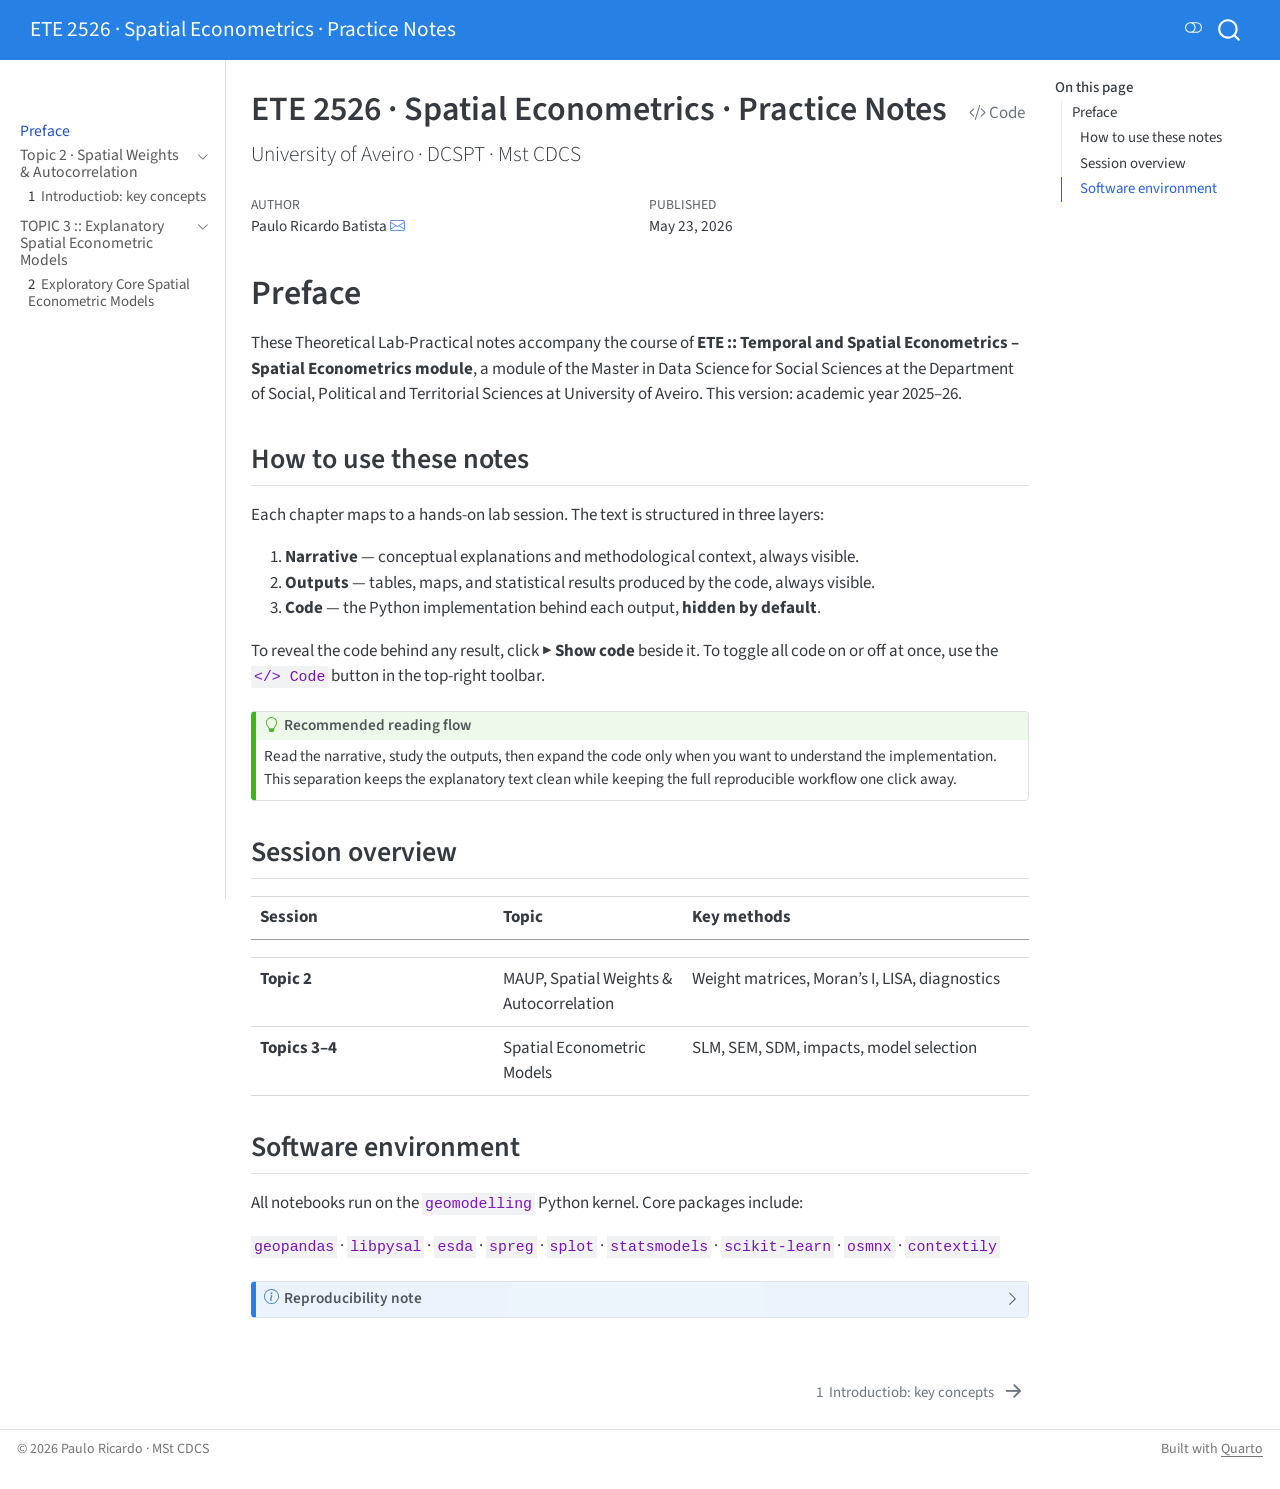
==== commit deaf4b8a: "Built site for gh-pages" ====
--- a/index.html
+++ b/index.html
@@ -7,7 +7,7 @@
 <meta name="viewport" content="width=device-width, initial-scale=1.0, user-scalable=yes">
 
 <meta name="author" content="Paulo Ricardo Batista">
-<meta name="dcterms.date" content="2026-05-18">
+<meta name="dcterms.date" content="2026-05-23">
 
 <title>ETE 2526 · Spatial Econometrics · Practice Notes</title>
 <style>
@@ -452,7 +452,7 @@
     <div>
     <div class="quarto-title-meta-heading">Published</div>
     <div class="quarto-title-meta-contents">
-      <p class="date">May 18, 2026</p>
+      <p class="date">May 23, 2026</p>
     </div>
   </div>
   
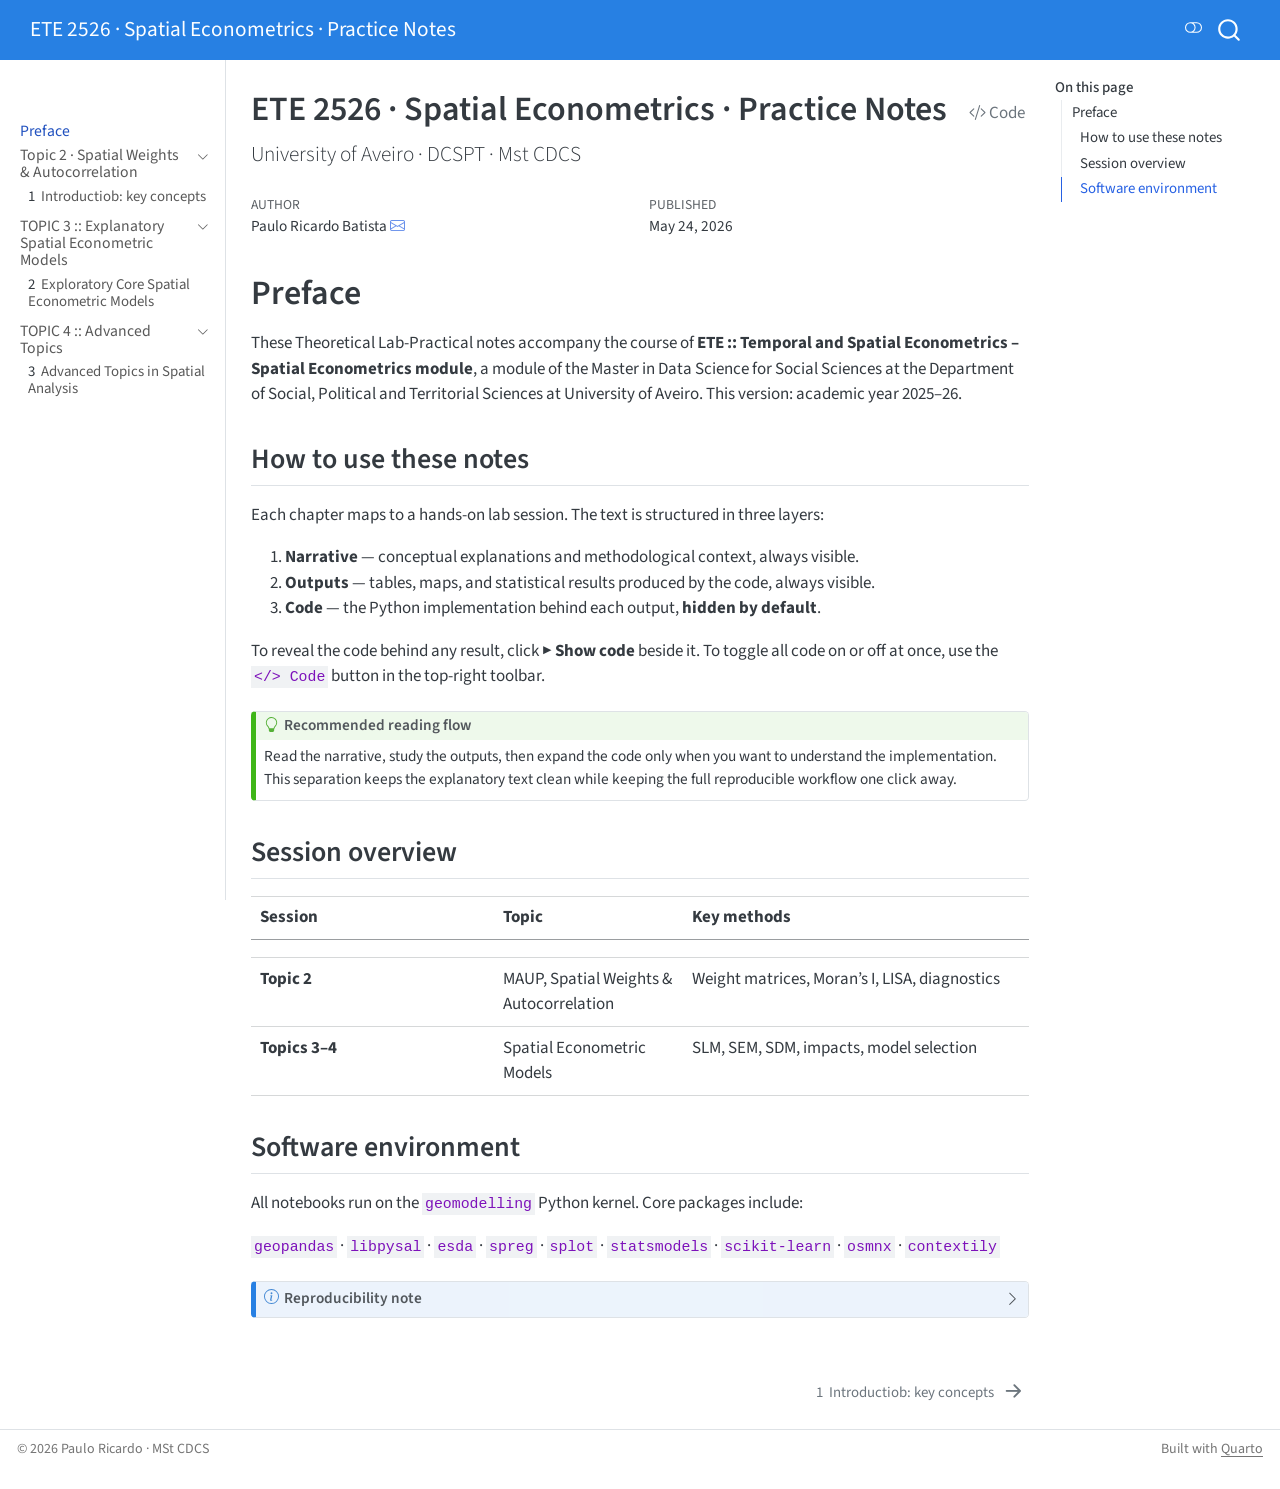
==== commit 1a9936b4: "Built site for gh-pages" ====
--- a/index.html
+++ b/index.html
@@ -7,7 +7,7 @@
 <meta name="viewport" content="width=device-width, initial-scale=1.0, user-scalable=yes">
 
 <meta name="author" content="Paulo Ricardo Batista">
-<meta name="dcterms.date" content="2026-05-23">
+<meta name="dcterms.date" content="2026-05-24">
 
 <title>ETE 2526 · Spatial Econometrics · Practice Notes</title>
 <style>
@@ -409,6 +409,23 @@
 </li>
       </ul>
   </li>
+        <li class="sidebar-item sidebar-item-section">
+      <div class="sidebar-item-container"> 
+            <a class="sidebar-item-text sidebar-link text-start" data-bs-toggle="collapse" data-bs-target="#quarto-sidebar-section-3" role="navigation" aria-expanded="true">
+ <span class="menu-text">TOPIC 4 :: Advanced Topics</span></a>
+          <a class="sidebar-item-toggle text-start" data-bs-toggle="collapse" data-bs-target="#quarto-sidebar-section-3" role="navigation" aria-expanded="true" aria-label="Toggle section">
+            <i class="bi bi-chevron-right ms-2"></i>
+          </a> 
+      </div>
+      <ul id="quarto-sidebar-section-3" class="collapse list-unstyled sidebar-section depth1 show">  
+          <li class="sidebar-item">
+  <div class="sidebar-item-container"> 
+  <a href="./ete2526_topic4_lab.html" class="sidebar-item-text sidebar-link">
+ <span class="menu-text"><span class="chapter-number">3</span>&nbsp; <span class="chapter-title">Advanced Topics in Spatial Analysis</span></span></a>
+  </div>
+</li>
+      </ul>
+  </li>
     </ul>
     </div>
 </nav>
@@ -452,7 +469,7 @@
     <div>
     <div class="quarto-title-meta-heading">Published</div>
     <div class="quarto-title-meta-contents">
-      <p class="date">May 23, 2026</p>
+      <p class="date">May 24, 2026</p>
     </div>
   </div>
   
